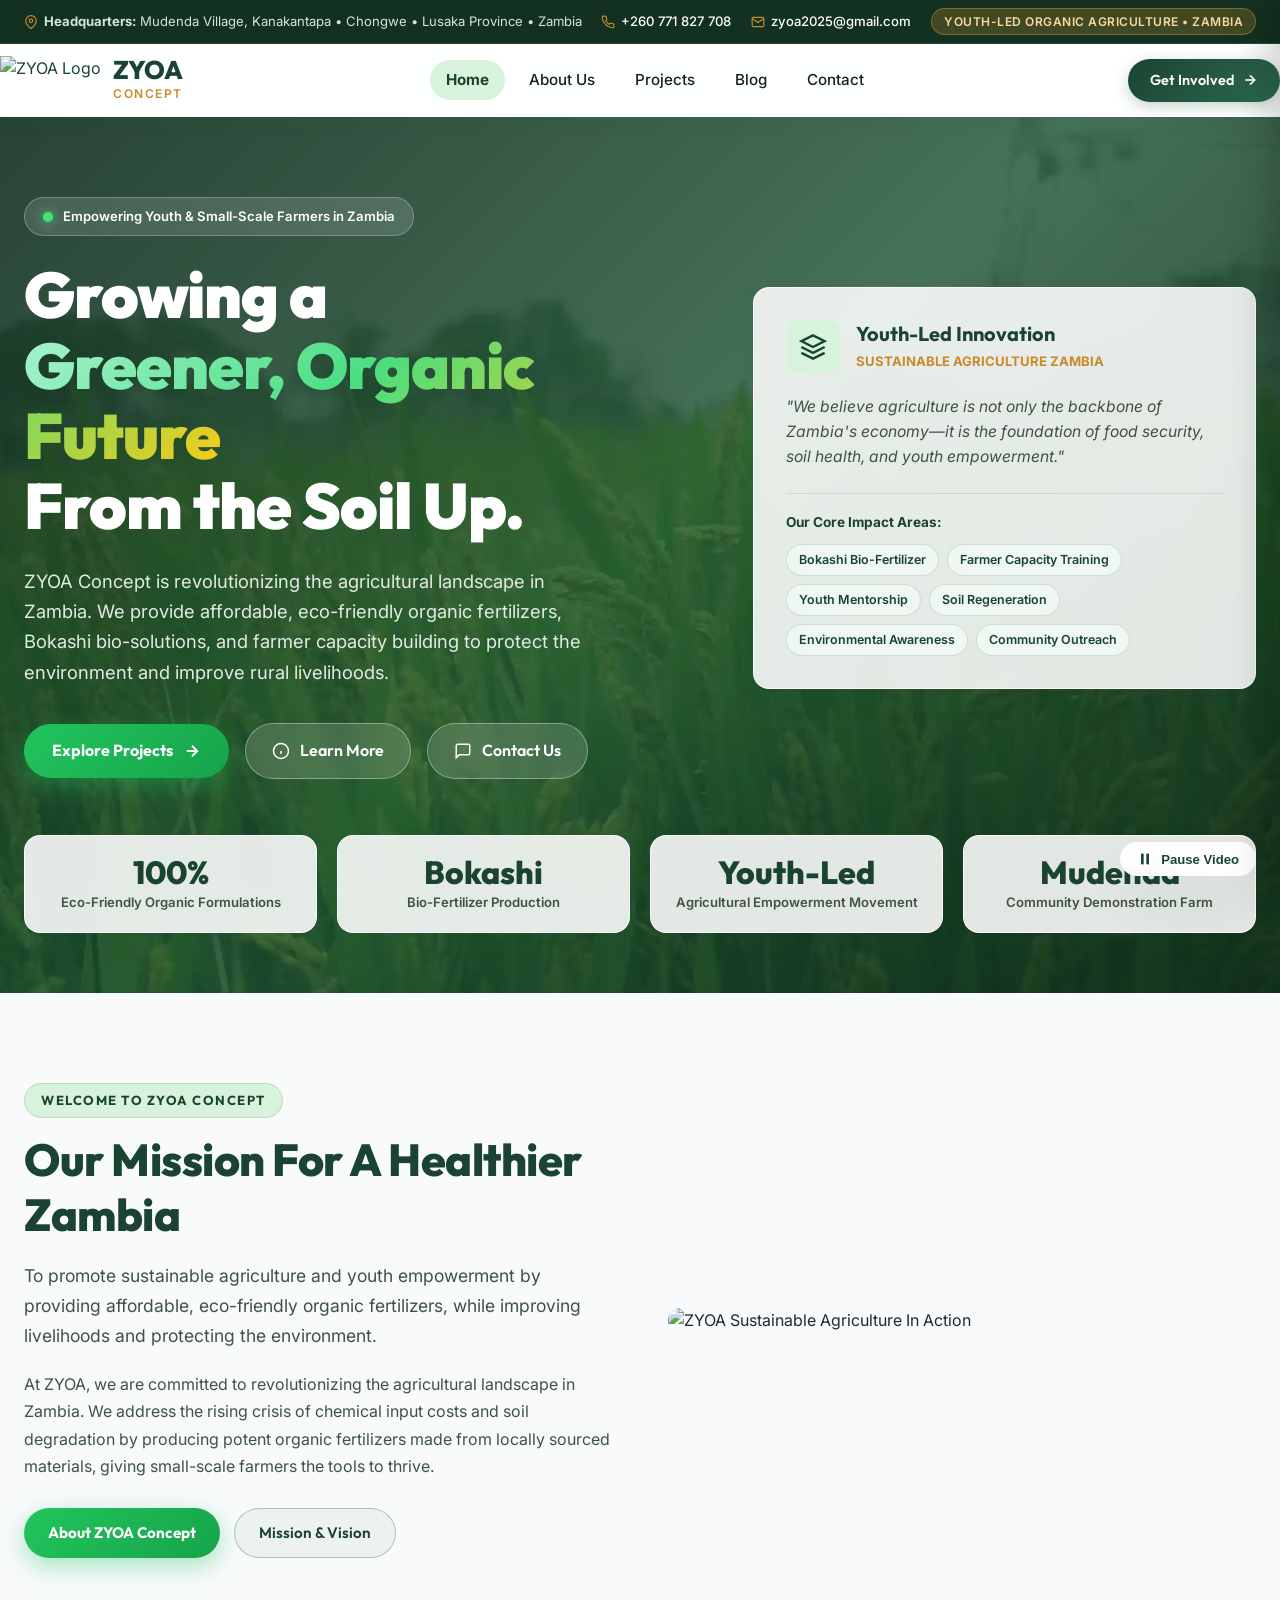
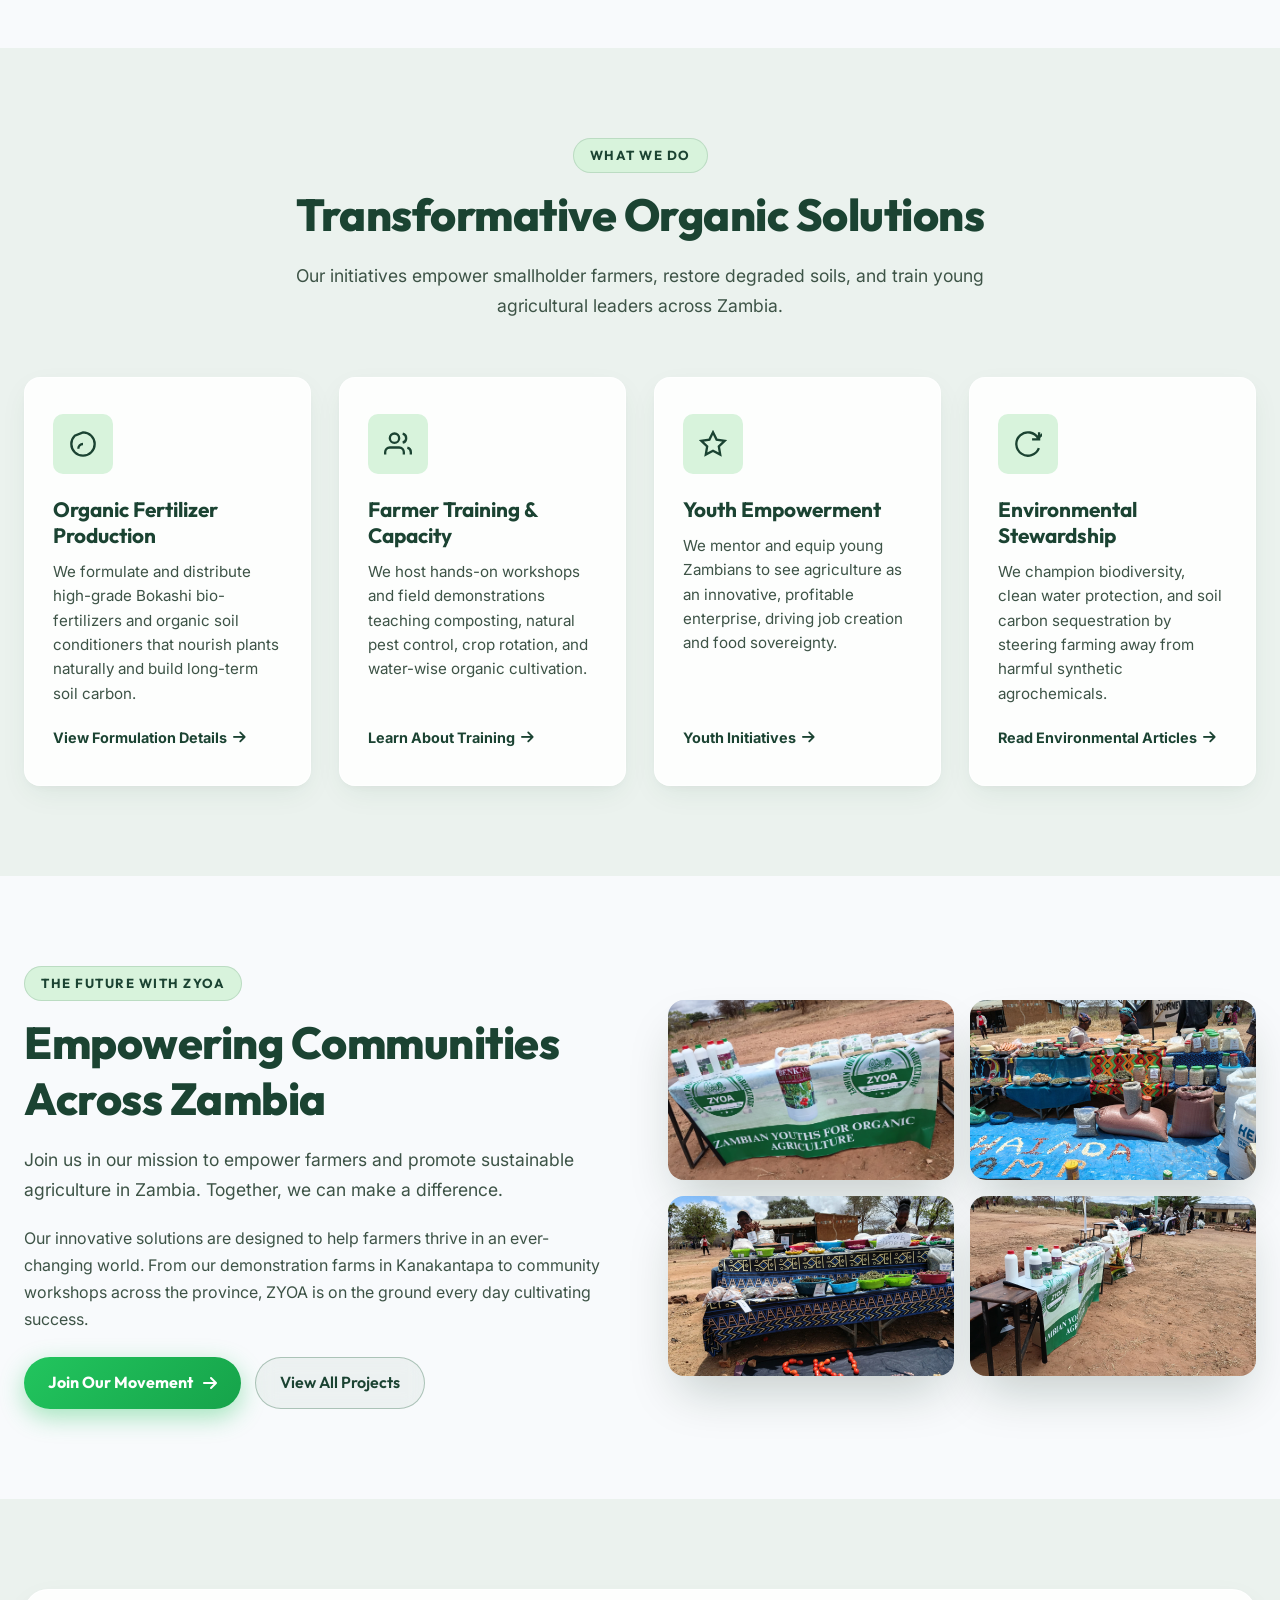
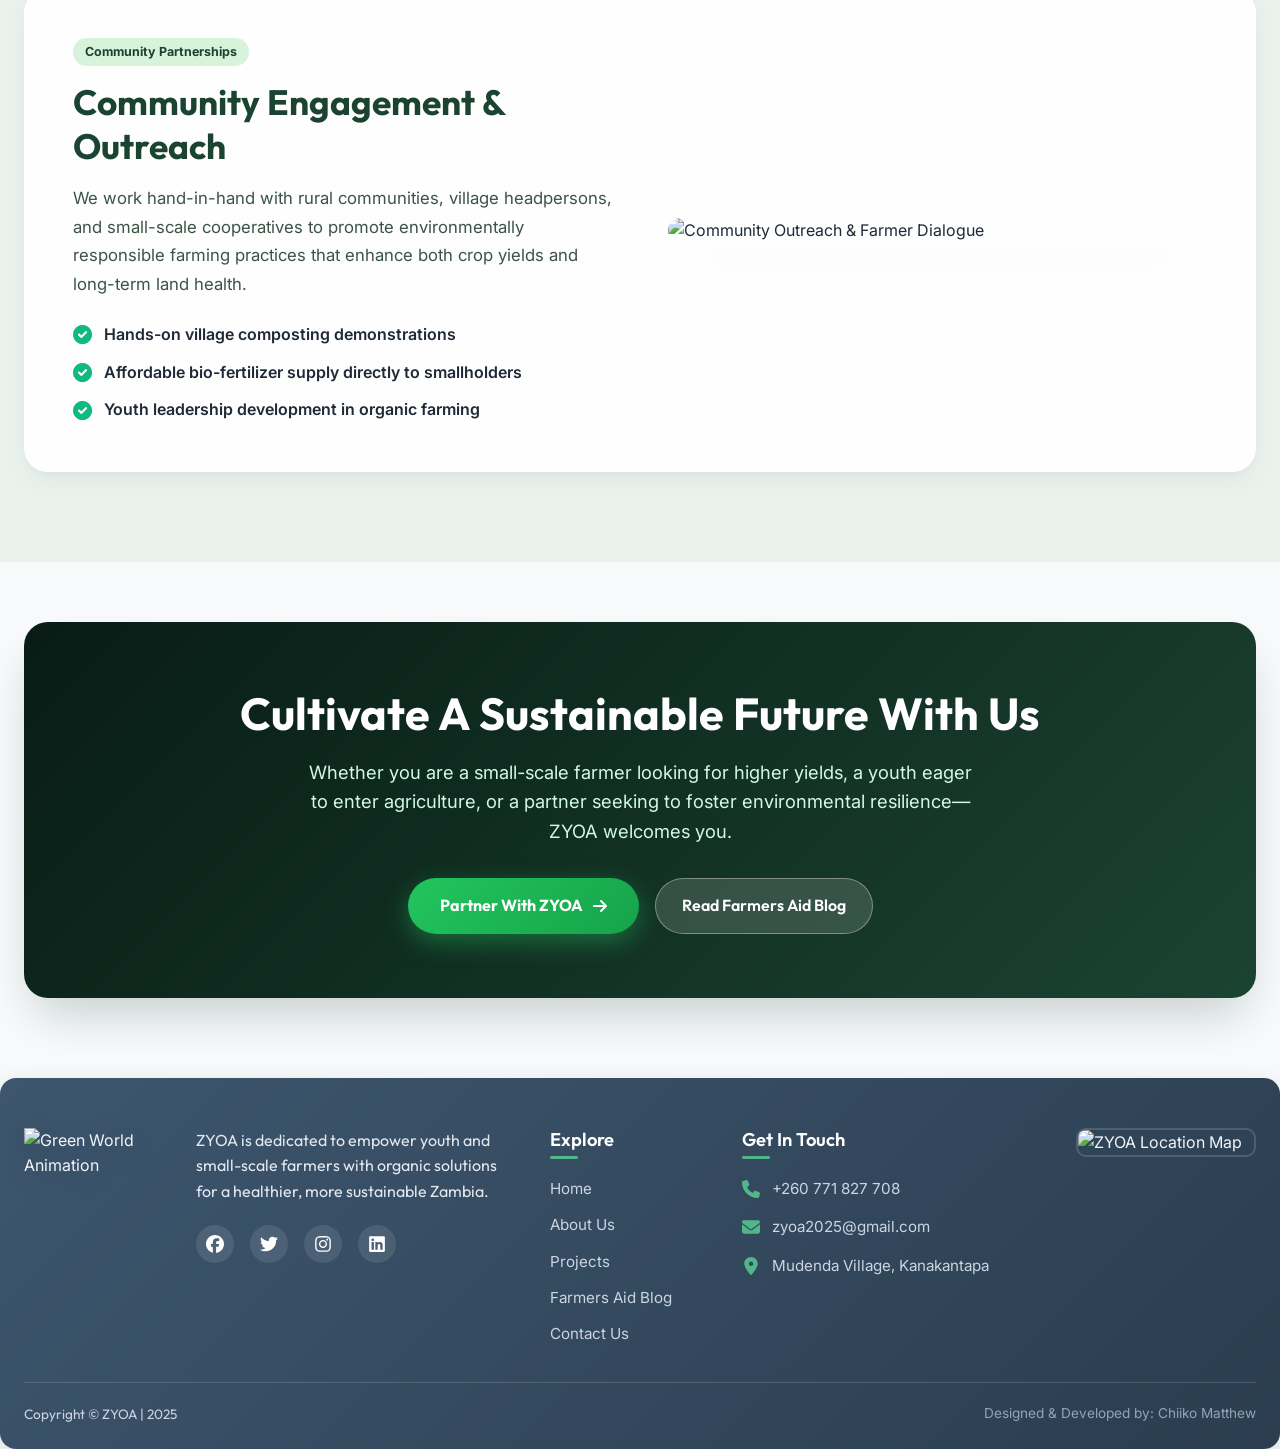
==== index.html @ ff542bc0 "feat: modernize ZYOA website with ambient hero video, Ewana-inspired design system, and responsive a" ====
<!DOCTYPE html>
<html lang="en">
<head>
  <meta charset="UTF-8" />
  <meta name="viewport" content="width=device-width, initial-scale=1.0" />
  <title>ZYOA Concept | Zambia Youth for Organic Agriculture</title>
  <meta name="description" content="ZYOA Concept is dedicated to empowering youth and small-scale farmers in Zambia with affordable, eco-friendly organic fertilizers, Bokashi bio-compost, and sustainable farming education." />
  <meta name="keywords" content="ZYOA, Zambia Youth Organic Agriculture, Bokashi Fertilizer Zambia, Organic Farming Lusaka, Sustainable Agriculture Chongwe, Kanakantapa Smallholders, Eco-Friendly Farming Zambia" />

  <!-- Favicon -->
  <link rel="icon" type="image/png" href="assets/icons/ZYOA Logo.png" />

  <!-- CSS Stylesheets -->
  <link rel="stylesheet" href="static/css/zyoa-theme.css?v=6" />
  <link rel="stylesheet" href="static/css/footer.css?v=6" />
  <link rel="stylesheet" href="global.css?v=6" />

  <!-- Font Awesome -->
  <link rel="stylesheet" href="https://cdnjs.cloudflare.com/ajax/libs/font-awesome/6.0.0/css/all.min.css" integrity="sha512-9usAa10IRO0HhonpyAIVpjrylPvoDwiPUiKdWk5t3PyolY1cOd4DSE0Ga+ri4AuTroPR5aQvXU9xC6qOPnzFeg==" crossorigin="anonymous" referrerpolicy="no-referrer" />
</head>

<body>
  <!-- Top Utility Information Bar -->
  <div class="top-utility-bar">
    <div class="container top-bar-inner">
      <div class="top-bar-left">
        <div class="top-info-item">
          <svg xmlns="http://www.w3.org/2000/svg" width="14" height="14" viewBox="0 0 24 24" fill="none" stroke="currentColor" stroke-width="2">
            <path d="M21 10c0 7-9 13-9 13s-9-6-9-13a9 9 0 0 1 18 0z"></path>
            <circle cx="12" cy="10" r="3"></circle>
          </svg>
          <span><strong>Headquarters:</strong> Mudenda Village, Kanakantapa &bull; Chongwe &bull; Lusaka Province &bull; Zambia</span>
        </div>
      </div>
      <div class="top-bar-right">
        <div class="top-info-item">
          <svg xmlns="http://www.w3.org/2000/svg" width="14" height="14" viewBox="0 0 24 24" fill="none" stroke="currentColor" stroke-width="2">
            <path d="M22 16.92v3a2 2 0 0 1-2.18 2 19.79 19.79 0 0 1-8.63-3.07 19.5 19.5 0 0 1-6-6 19.79 19.79 0 0 1-3.07-8.67A2 2 0 0 1 4.11 2h3a2 2 0 0 1 2 1.72 12.84 12.84 0 0 0 .7 2.81 2 2 0 0 1-.45 2.11L8.09 9.91a16 16 0 0 0 6 6l1.27-1.27a2 2 0 0 1 2.11-.45 12.84 12.84 0 0 0 2.81.7A2 2 0 0 1 22 16.92z"></path>
          </svg>
          <a href="tel:+260771827708">+260 771 827 708</a>
        </div>
        <div class="top-info-item">
          <svg xmlns="http://www.w3.org/2000/svg" width="14" height="14" viewBox="0 0 24 24" fill="none" stroke="currentColor" stroke-width="2">
            <path d="M4 4h16c1.1 0 2 .9 2 2v12c0 1.1-.9 2-2 2H4c-1.1 0-2-.9-2-2V6c0-1.1.9-2 2-2z"></path>
            <polyline points="22,6 12,13 2,6"></polyline>
          </svg>
          <a href="mailto:zyoa2025@gmail.com">zyoa2025@gmail.com</a>
        </div>
        <span class="top-badge-compliance">Youth-Led Organic Agriculture &bull; Zambia</span>
      </div>
    </div>
  </div>

  <!-- Main Sticky Header -->
  <header class="header-main">
    <div class="container header-inner">
      <a href="index.html" class="brand-logo-wrap" aria-label="ZYOA Home">
        <img src="assets/icons/soursop.svg" alt="ZYOA Logo" class="brand-svg-logo" />
        <div class="brand-text-block">
          <span class="brand-name">ZYOA</span>
          <span class="brand-tagline">Concept</span>
        </div>
      </a>

      <!-- Desktop Navigation -->
      <nav class="nav-desktop" aria-label="Main Navigation">
        <a href="index.html" class="nav-link active">Home</a>
        <a href="about.html" class="nav-link">About Us</a>
        <a href="projects.html" class="nav-link">Projects</a>
        <a href="blog.html" class="nav-link">Blog</a>
        <a href="contacts.html" class="nav-link">Contact</a>
      </nav>

      <div class="header-actions">
        <a href="contacts.html" class="btn-header-cta">
          <span>Get Involved</span>
          <svg xmlns="http://www.w3.org/2000/svg" width="16" height="16" viewBox="0 0 24 24" fill="none" stroke="currentColor" stroke-width="2.5">
            <line x1="5" y1="12" x2="19" y2="12"></line>
            <polyline points="12 5 19 12 12 19"></polyline>
          </svg>
        </a>
        
        <!-- Mobile Hamburger Button -->
        <button class="hamburger" aria-label="Toggle navigation menu" type="button">
          <span class="hamburger-line"></span>
          <span class="hamburger-line"></span>
          <span class="hamburger-line"></span>
        </button>
      </div>
    </div>
  </header>

  <!-- Mobile Drawer Menu & Backdrop Overlay -->
  <div class="drawer-overlay" id="drawerOverlay" aria-hidden="true"></div>
  <div class="mobile-drawer" id="mobileDrawer" aria-hidden="true">
    <div class="drawer-header">
      <div class="brand-logo-wrap">
        <img src="assets/icons/soursop.svg" alt="ZYOA Logo" style="height: 38px;" />
        <div class="brand-text-block">
          <span class="brand-name" style="font-size: 1.3rem;">ZYOA</span>
          <span class="brand-tagline">Concept</span>
        </div>
      </div>
      <button class="drawer-close" aria-label="Close menu">&times;</button>
    </div>
    <nav class="drawer-nav">
      <a href="index.html" class="active">Home</a>
      <a href="about.html">About ZYOA</a>
      <a href="projects.html">Our Projects</a>
      <a href="blog.html">Farmers Aid Blog</a>
      <a href="contacts.html">Contact Us</a>
    </nav>
    <div class="drawer-contacts">
      <p><strong>Phone:</strong> +260 771 827 708</p>
      <p><strong>Mobile:</strong> +260 977 317 239</p>
      <p><strong>Email:</strong> zyoa2025@gmail.com</p>
      <p><strong>Location:</strong> Mudenda Village, Kanakantapa, Zambia</p>
      <div style="margin-top: 16px;">
        <a href="contacts.html" class="btn-primary" style="width: 100%; justify-content: center;">Send Message</a>
      </div>
    </div>
  </div>

  <main id="main-content">
    <!-- ==========================================================================
         HERO SECTION WITH AMBIENT MAIZE FIELD VIDEO BACKGROUND
         ========================================================================== -->
    <section class="hero-section" id="hero">
      <!-- Ambient Background Video Layer (Replaces Static Hero Image) -->
      <div class="background-video-container">
        <video
          class="background-video"
          id="backgroundVideo"
          autoplay
          muted
          playsinline
          webkit-playsinline
          preload="auto"
          loop
          poster="videos/maize_field_poster.webp"
        >
          <source src="videos/maize_field.mp4" type="video/mp4" />
        </video>
      </div>
      <div class="video-overlay"></div>

      <div class="container">
        <div class="hero-grid">
          <!-- Hero Left Column -->
          <div class="hero-left">
            <div class="hero-pill-badge">
              <span class="dot-live"></span>
              <span>Empowering Youth & Small-Scale Farmers in Zambia</span>
            </div>
            
            <h1 class="hero-title">
              Growing a <br />
              <span class="gradient-text">Greener, Organic Future</span> <br />
              From the Soil Up.
            </h1>
            
            <p class="hero-subtitle">
              ZYOA Concept is revolutionizing the agricultural landscape in Zambia. We provide affordable, eco-friendly organic fertilizers, Bokashi bio-solutions, and farmer capacity building to protect the environment and improve rural livelihoods.
            </p>

            <div class="hero-cta-group">
              <a href="projects.html" class="btn-primary">
                <span>Explore Projects</span>
                <svg xmlns="http://www.w3.org/2000/svg" width="18" height="18" viewBox="0 0 24 24" fill="none" stroke="currentColor" stroke-width="2.5">
                  <line x1="5" y1="12" x2="19" y2="12"></line>
                  <polyline points="12 5 19 12 12 19"></polyline>
                </svg>
              </a>

              <a href="about.html#who-we-are" class="btn-secondary">
                <svg xmlns="http://www.w3.org/2000/svg" width="18" height="18" viewBox="0 0 24 24" fill="none" stroke="currentColor" stroke-width="2">
                  <circle cx="12" cy="12" r="10"></circle>
                  <line x1="12" y1="16" x2="12" y2="12"></line>
                  <line x1="12" y1="8" x2="12.01" y2="8"></line>
                </svg>
                <span>Learn More</span>
              </a>

              <a href="contacts.html" class="btn-secondary">
                <svg xmlns="http://www.w3.org/2000/svg" width="18" height="18" viewBox="0 0 24 24" fill="none" stroke="currentColor" stroke-width="2">
                  <path d="M21 15a2 2 0 0 1-2 2H7l-4 4V5a2 2 0 0 1 2-2h14a2 2 0 0 1 2 2z"></path>
                </svg>
                <span>Contact Us</span>
              </a>
            </div>
          </div>

          <!-- Hero Right: Interactive Floating Glass Card -->
          <div class="hero-right">
            <div class="hero-feature-card glass-card">
              <div class="feature-card-header">
                <div class="feature-avatar-icon">
                  <svg xmlns="http://www.w3.org/2000/svg" viewBox="0 0 24 24" fill="none" stroke="currentColor" stroke-width="2">
                    <path d="M12 2L2 7l10 5 10-5-10-5zM2 17l10 5 10-5M2 12l10 5 10-5"></path>
                  </svg>
                </div>
                <div>
                  <h3 style="font-size: 1.25rem; color: var(--color-primary); margin-bottom: 2px;">Youth-Led Innovation</h3>
                  <span style="font-size: 0.82rem; color: var(--color-accent-gold); font-weight: 700; text-transform: uppercase;">Sustainable Agriculture Zambia</span>
                </div>
              </div>

              <p class="feature-card-quote">
                "We believe agriculture is not only the backbone of Zambia's economy—it is the foundation of food security, soil health, and youth empowerment."
              </p>

              <div style="border-top: 1px solid var(--glass-border-subtle); padding-top: 18px;">
                <p style="font-size: 0.85rem; font-weight: 700; color: var(--color-primary); margin-bottom: 10px;">Our Core Impact Areas:</p>
                <div class="hero-quick-tags">
                  <span class="quick-tag">Bokashi Bio-Fertilizer</span>
                  <span class="quick-tag">Farmer Capacity Training</span>
                  <span class="quick-tag">Youth Mentorship</span>
                  <span class="quick-tag">Soil Regeneration</span>
                  <span class="quick-tag">Environmental Awareness</span>
                  <span class="quick-tag">Community Outreach</span>
                </div>
              </div>
            </div>
          </div>
        </div>

        <!-- Live Impact Metrics Strip -->
        <div class="hero-metrics-strip">
          <div class="metric-pill-card glass-card">
            <div class="metric-number">100%</div>
            <div class="metric-label">Eco-Friendly Organic Formulations</div>
          </div>
          <div class="metric-pill-card glass-card">
            <div class="metric-number">Bokashi</div>
            <div class="metric-label">Bio-Fertilizer Production</div>
          </div>
          <div class="metric-pill-card glass-card">
            <div class="metric-number">Youth-Led</div>
            <div class="metric-label">Agricultural Empowerment Movement</div>
          </div>
          <div class="metric-pill-card glass-card">
            <div class="metric-number">Mudenda</div>
            <div class="metric-label">Community Demonstration Farm</div>
          </div>
        </div>
      </div>
    </section>

    <!-- Ambient Video Controls Floating Widget -->
    <div class="ambient-controls">
      <button class="btn-ambient-control" id="videoTogglePlay" title="Pause background video">
        <svg xmlns="http://www.w3.org/2000/svg" width="16" height="16" viewBox="0 0 24 24" fill="currentColor">
          <rect x="6" y="4" width="4" height="16"/>
          <rect x="14" y="4" width="4" height="16"/>
        </svg>
        <span>Pause Video</span>
      </button>
    </div>

    <!-- ==========================================================================
         SECTION 2: MISSION & VISION OVERVIEW
         ========================================================================== -->
    <section class="section-block" id="mission-section">
      <div class="container">
        <div class="split-grid-2">
          <div>
            <span class="section-badge-pill">Welcome to ZYOA Concept</span>
            <h2 class="section-heading-title">Our Mission For A Healthier Zambia</h2>
            <p class="section-lead-text" style="margin-bottom: 20px;">
              To promote sustainable agriculture and youth empowerment by providing affordable, eco-friendly organic fertilizers, while improving livelihoods and protecting the environment.
            </p>
            <p style="margin-bottom: 28px; line-height: 1.7;">
              At ZYOA, we are committed to revolutionizing the agricultural landscape in Zambia. We address the rising crisis of chemical input costs and soil degradation by producing potent organic fertilizers made from locally sourced materials, giving small-scale farmers the tools to thrive.
            </p>
            <div style="display: flex; gap: 14px; flex-wrap: wrap;">
              <a href="about.html" class="btn-primary" style="padding: 12px 24px; font-size: 0.95rem;">
                About ZYOA Concept
              </a>
              <a href="about.html#mission-vision" class="btn-secondary" style="padding: 12px 24px; font-size: 0.95rem; color: var(--color-primary) !important; border-color: rgba(21, 87, 52, 0.3); background: rgba(21, 87, 52, 0.05);">
                Mission &amp; Vision
              </a>
            </div>
          </div>

          <div class="split-image-wrap">
            <img src="assets/images/a.webp" alt="ZYOA Sustainable Agriculture In Action" loading="lazy" />
          </div>
        </div>
      </div>
    </section>

    <!-- ==========================================================================
         SECTION 3: WHAT WE DO (CORE SOLUTIONS)
         ========================================================================== -->
    <section class="section-block alt-bg" id="what-we-do">
      <div class="container">
        <div class="section-header-center">
          <span class="section-badge-pill">What We Do</span>
          <h2 class="section-heading-title">Transformative Organic Solutions</h2>
          <p class="section-lead-text">
            Our initiatives empower smallholder farmers, restore degraded soils, and train young agricultural leaders across Zambia.
          </p>
        </div>

        <div class="cards-grid-4">
          <!-- Card 1: Organic Fertilizers -->
          <div class="glass-card feature-service-card">
            <div class="service-icon-wrap">
              <svg xmlns="http://www.w3.org/2000/svg" viewBox="0 0 24 24" fill="none" stroke="currentColor" stroke-width="2">
                <path d="M12 2a10 10 0 0 1 10 10c0 5.52-4.48 10-10 10S2 17.52 2 12c0-2.76 1.12-5.26 2.93-7.07L12 2z"></path>
                <path d="M12 12a4 4 0 0 0-4 4"></path>
              </svg>
            </div>
            <h3>Organic Fertilizer Production</h3>
            <p>
              We formulate and distribute high-grade Bokashi bio-fertilizers and organic soil conditioners that nourish plants naturally and build long-term soil carbon.
            </p>
            <a href="projects.html" class="feature-card-link">
              <span>View Formulation Details</span>
              <i class="fas fa-arrow-right"></i>
            </a>
          </div>

          <!-- Card 2: Farmer Training -->
          <div class="glass-card feature-service-card">
            <div class="service-icon-wrap">
              <svg xmlns="http://www.w3.org/2000/svg" viewBox="0 0 24 24" fill="none" stroke="currentColor" stroke-width="2">
                <path d="M17 21v-2a4 4 0 0 0-4-4H5a4 4 0 0 0-4 4v2"></path>
                <circle cx="9" cy="7" r="4"></circle>
                <path d="M23 21v-2a4 4 0 0 0-3-3.87"></path>
                <path d="M16 3.13a4 4 0 0 1 0 7.75"></path>
              </svg>
            </div>
            <h3>Farmer Training &amp; Capacity</h3>
            <p>
              We host hands-on workshops and field demonstrations teaching composting, natural pest control, crop rotation, and water-wise organic cultivation.
            </p>
            <a href="about.html#what-we-do" class="feature-card-link">
              <span>Learn About Training</span>
              <i class="fas fa-arrow-right"></i>
            </a>
          </div>

          <!-- Card 3: Youth Empowerment -->
          <div class="glass-card feature-service-card">
            <div class="service-icon-wrap">
              <svg xmlns="http://www.w3.org/2000/svg" viewBox="0 0 24 24" fill="none" stroke="currentColor" stroke-width="2">
                <polygon points="12 2 15.09 8.26 22 9.27 17 14.14 18.18 21.02 12 17.77 5.82 21.02 7 14.14 2 9.27 8.91 8.26 12 2"></polygon>
              </svg>
            </div>
            <h3>Youth Empowerment</h3>
            <p>
              We mentor and equip young Zambians to see agriculture as an innovative, profitable enterprise, driving job creation and food sovereignty.
            </p>
            <a href="about.html#who-we-are" class="feature-card-link">
              <span>Youth Initiatives</span>
              <i class="fas fa-arrow-right"></i>
            </a>
          </div>

          <!-- Card 4: Environmental Awareness -->
          <div class="glass-card feature-service-card">
            <div class="service-icon-wrap">
              <svg xmlns="http://www.w3.org/2000/svg" viewBox="0 0 24 24" fill="none" stroke="currentColor" stroke-width="2">
                <path d="M21.5 2v6h-6M21.34 15.57a10 10 0 1 1-.57-8.38l5.67-5.67"></path>
              </svg>
            </div>
            <h3>Environmental Stewardship</h3>
            <p>
              We champion biodiversity, clean water protection, and soil carbon sequestration by steering farming away from harmful synthetic agrochemicals.
            </p>
            <a href="blog.html" class="feature-card-link">
              <span>Read Environmental Articles</span>
              <i class="fas fa-arrow-right"></i>
            </a>
          </div>
        </div>
      </div>
    </section>

    <!-- ==========================================================================
         SECTION 4: THE FUTURE WITH ZYOA & FIELDWORK SHOWCASE
         ========================================================================== -->
    <section class="section-block" id="projects-highlight">
      <div class="container">
        <div class="split-grid-2">
          <div>
            <span class="section-badge-pill">The Future With ZYOA</span>
            <h2 class="section-heading-title">Empowering Communities Across Zambia</h2>
            <p class="section-lead-text" style="margin-bottom: 20px;">
              Join us in our mission to empower farmers and promote sustainable agriculture in Zambia. Together, we can make a difference.
            </p>
            <p style="margin-bottom: 24px; line-height: 1.7;">
              Our innovative solutions are designed to help farmers thrive in an ever-changing world. From our demonstration farms in Kanakantapa to community workshops across the province, ZYOA is on the ground every day cultivating success.
            </p>
            <div style="display: flex; gap: 14px; flex-wrap: wrap;">
              <a href="contacts.html" class="btn-primary" style="padding: 12px 24px;">
                <span>Join Our Movement</span>
                <i class="fas fa-arrow-right"></i>
              </a>
              <a href="projects.html" class="btn-secondary" style="padding: 12px 24px; color: var(--color-primary) !important; border-color: rgba(21, 87, 52, 0.3); background: rgba(21, 87, 52, 0.05);">
                View All Projects
              </a>
            </div>
          </div>

          <!-- Real Fieldwork Visual Grid with Authentic ZYOA Operations -->
          <div style="display: grid; grid-template-columns: repeat(2, 1fr); gap: 16px;">
            <div class="split-image-wrap" style="height: 180px;">
              <img src="assets/IMG-20261003-WA0013.jpg" alt="ZYOA Benkaol Biofertilizer Exhibition &amp; Products" style="height: 100%; object-fit: cover;" loading="lazy" />
            </div>
            <div class="split-image-wrap" style="height: 180px;">
              <img src="assets/IMG-20261003-WA0014.jpg" alt="Indigenous Seed Bank &amp; Biodiversity Fair" style="height: 100%; object-fit: cover;" loading="lazy" />
            </div>
            <div class="split-image-wrap" style="height: 180px;">
              <img src="assets/IMG-20261003-WA0015.jpg" alt="Chongwe Community Farmer Outreach" style="height: 100%; object-fit: cover;" loading="lazy" />
            </div>
            <div class="split-image-wrap" style="height: 180px;">
              <img src="assets/IMG-20261003-WA0020.jpg" alt="Field Demonstration &amp; Bio-Input Workshop" style="height: 100%; object-fit: cover;" loading="lazy" />
            </div>
          </div>
        </div>
      </div>
    </section>

    <!-- ==========================================================================
         SECTION 5: COMMUNITY ENGAGEMENT & OUTREACH
         ========================================================================== -->
    <section class="section-block alt-bg">
      <div class="container">
        <div class="glass-card" style="padding: 48px; border-radius: var(--radius-xl); overflow: hidden; position: relative;">
          <div class="split-grid-2">
            <div>
              <span class="badge-tag">Community Partnerships</span>
              <h2 style="font-size: 2.2rem; margin-bottom: 16px;">Community Engagement &amp; Outreach</h2>
              <p style="font-size: 1.05rem; line-height: 1.7; margin-bottom: 24px;">
                We work hand-in-hand with rural communities, village headpersons, and small-scale cooperatives to promote environmentally responsible farming practices that enhance both crop yields and long-term land health.
              </p>
              <div style="display: flex; flex-direction: column; gap: 12px;">
                <div style="display: flex; align-items: center; gap: 12px;">
                  <i class="fas fa-check-circle" style="color: var(--color-accent-emerald); font-size: 1.2rem;"></i>
                  <span style="font-weight: 600;">Hands-on village composting demonstrations</span>
                </div>
                <div style="display: flex; align-items: center; gap: 12px;">
                  <i class="fas fa-check-circle" style="color: var(--color-accent-emerald); font-size: 1.2rem;"></i>
                  <span style="font-weight: 600;">Affordable bio-fertilizer supply directly to smallholders</span>
                </div>
                <div style="display: flex; align-items: center; gap: 12px;">
                  <i class="fas fa-check-circle" style="color: var(--color-accent-emerald); font-size: 1.2rem;"></i>
                  <span style="font-weight: 600;">Youth leadership development in organic farming</span>
                </div>
              </div>
            </div>

            <div class="split-image-wrap">
              <img src="assets/images/engagement.jpg" alt="Community Outreach &amp; Farmer Dialogue" loading="lazy" />
            </div>
          </div>
        </div>
      </div>
    </section>

    <!-- ==========================================================================
         CALLOUT BANNER: JOIN THE MOVEMENT
         ========================================================================== -->
    <div class="container">
      <div class="callout-banner">
        <h2>Cultivate A Sustainable Future With Us</h2>
        <p>
          Whether you are a small-scale farmer looking for higher yields, a youth eager to enter agriculture, or a partner seeking to foster environmental resilience—ZYOA welcomes you.
        </p>
        <div style="display: flex; justify-content: center; gap: 16px; flex-wrap: wrap;">
          <a href="contacts.html" class="btn-primary" style="padding: 14px 32px;">
            <span>Partner With ZYOA</span>
            <i class="fas fa-arrow-right"></i>
          </a>
          <a href="blog.html" class="btn-secondary">
            <span>Read Farmers Aid Blog</span>
          </a>
        </div>
      </div>
    </div>
  </main>

  <!-- ==========================================================================
       RESPONSIVE FOOTER
       ========================================================================== -->
  <footer class="zyoa-footer">
    <div class="Zyoa-footer-container">
      <img class="green-world-svg" src="assets/icons/green.gif" alt="Green World Animation" />

      <div class="zyoa-footer-content-container">
        <!-- Mission & Socials -->
        <div class="footer-social-icons-container">
          <h3>ZYOA is dedicated to empower youth and small-scale farmers with organic solutions for a healthier, more sustainable Zambia.</h3>  
          <div class="footer-social-icons">
            <a href="https://facebook.com" target="_blank" rel="noopener noreferrer" aria-label="ZYOA Facebook">
              <svg xmlns="http://www.w3.org/2000/svg" viewBox="0 0 512 512"><path d="M512 256C512 114.6 397.4 0 256 0S0 114.6 0 256C0 376 82.7 476.8 194.2 504.5V334.2H141.4V256h52.8V222.3c0-87.1 39.4-127.5 125-127.5c16.2 0 44.2 3.2 55.7 6.4V172c-6-.6-16.5-1-29.6-1c-42 0-58.2 15.9-58.2 57.2V256h83.6l-14.4 78.2H287V510.1C413.8 494.8 512 386.9 512 256h0z"/></svg>                  
            </a>
            <a href="https://twitter.com" target="_blank" rel="noopener noreferrer" aria-label="ZYOA Twitter">
              <svg xmlns="http://www.w3.org/2000/svg" viewBox="0 0 512 512"><path d="M459.4 151.7c.3 4.5 .3 9.1 .3 13.6 0 138.7-105.6 298.6-298.6 298.6-59.5 0-114.7-17.2-161.1-47.1 8.4 1 16.6 1.3 25.3 1.3 49.1 0 94.2-16.6 130.3-44.8-46.1-1-84.8-31.2-98.1-72.8 6.5 1 13 1.6 19.8 1.6 9.4 0 18.8-1.3 27.6-3.6-48.1-9.7-84.1-52-84.1-103v-1.3c14 7.8 30.2 12.7 47.4 13.3-28.3-18.8-46.8-51-46.8-87.4 0-19.5 5.2-37.4 14.3-53 51.7 63.7 129.3 105.3 216.4 109.8-1.6-7.8-2.6-15.9-2.6-24 0-57.8 46.8-104.9 104.9-104.9 30.2 0 57.5 12.7 76.7 33.1 23.7-4.5 46.5-13.3 66.6-25.3-7.8 24.4-24.4 44.8-46.1 57.8 21.1-2.3 41.6-8.1 60.4-16.2-14.3 20.8-32.2 39.3-52.6 54.3z"/></svg>
            </a>
            <a href="https://instagram.com" target="_blank" rel="noopener noreferrer" aria-label="ZYOA Instagram">
              <svg xmlns="http://www.w3.org/2000/svg" viewBox="0 0 448 512"><path d="M224.1 141c-63.6 0-114.9 51.3-114.9 114.9s51.3 114.9 114.9 114.9S339 319.5 339 255.9 287.7 141 224.1 141zm0 189.6c-41.1 0-74.7-33.5-74.7-74.7s33.5-74.7 74.7-74.7 74.7 33.5 74.7 74.7-33.6 74.7-74.7 74.7zm146.4-194.3c0 14.9-12 26.8-26.8 26.8-14.9 0-26.8-12-26.8-26.8s12-26.8 26.8-26.8 26.8 12 26.8 26.8zm76.1 27.2c-1.7-35.9-9.9-67.7-36.2-93.9-26.2-26.2-58-34.4-93.9-36.2-37-2.1-147.9-2.1-184.9 0-35.8 1.7-67.6 9.9-93.9 36.1s-34.4 58-36.2 93.9c-2.1 37-2.1 147.9 0 184.9 1.7 35.9 9.9 67.7 36.2 93.9s58 34.4 93.9 36.2c37 2.1 147.9 2.1 184.9 0 35.9-1.7 67.7-9.9 93.9-36.2 26.2-26.2 34.4-58 36.2-93.9 2.1-37 2.1-147.8 0-184.8zM398.8 388c-7.8 19.6-22.9 34.7-42.6 42.6-29.5 11.7-99.5 9-132.1 9s-102.7 2.6-132.1-9c-19.6-7.8-34.7-22.9-42.6-42.6-11.7-29.5-9-99.5-9-132.1s-2.6-102.7 9-132.1c7.8-19.6 22.9-34.7 42.6-42.6 29.5-11.7 99.5-9 132.1-9s102.7-2.6 132.1 9c19.6 7.8 34.7 22.9 42.6 42.6 11.7 29.5 9 99.5 9 132.1s2.7 102.7-9 132.1z"/></svg>
            </a>
            <a href="https://linkedin.com" target="_blank" rel="noopener noreferrer" aria-label="ZYOA LinkedIn">
              <svg xmlns="http://www.w3.org/2000/svg" viewBox="0 0 448 512"><path d="M416 32H31.9C14.3 32 0 46.5 0 64.3v383.4C0 465.5 14.3 480 31.9 480H416c17.6 0 32-14.5 32-32.3V64.3c0-17.8-14.4-32.3-32-32.3zM135.4 416H69V202.2h66.5V416zm-33.2-243c-21.3 0-38.5-17.3-38.5-38.5S80.9 96 102.2 96c21.2 0 38.5 17.3 38.5 38.5 0 21.3-17.2 38.5-38.5 38.5zm282.1 243h-66.4V312c0-24.8-.5-56.7-34.5-56.7-34.6 0-39.9 27-39.9 54.9V416h-66.4V202.2h63.7v29.2h.9c8.9-16.8 30.6-34.5 62.9-34.5 67.2 0 79.7 44.3 79.7 101.9V416z"/></svg>                  
            </a>
          </div>
        </div>

        <!-- Explore Links -->
        <div class="explore-container">
          <h3>Explore</h3>
          <div class="explore-links">
            <a href="index.html">Home</a>
            <a href="about.html">About Us</a>
            <a href="projects.html">Projects</a>
            <a href="blog.html">Farmers Aid Blog</a>
            <a href="contacts.html">Contact Us</a>
          </div>
        </div>

        <!-- Contact Information -->
        <div class="footer-get-in-touch-container">
          <h3>Get In Touch</h3>
          <div class="contact-address">
            <div class="contact-plus-address">
              <svg xmlns="http://www.w3.org/2000/svg" viewBox="0 0 512 512"><path d="M164.9 24.6c-7.7-18.6-28-28.5-47.4-23.2l-88 24C12.1 30.2 0 46 0 64C0 311.4 200.6 512 448 512c18 0 33.8-12.1 38.6-29.5l24-88c5.3-19.4-4.6-39.7-23.2-47.4l-96-40c-16.3-6.8-35.2-2.1-46.3 11.6L304.7 368C234.3 334.7 177.3 277.7 144 207.3L193.3 167c13.7-11.2 18.4-30 11.6-46.3l-40-96z"/></svg>                                             
              <a href="tel:+260771827708">+260 771 827 708</a>
            </div>
            <div class="contact-plus-address">
              <svg xmlns="http://www.w3.org/2000/svg" viewBox="0 0 512 512"><path d="M48 64C21.5 64 0 85.5 0 112c0 15.1 7.1 29.3 19.2 38.4L236.8 313.6c11.4 8.5 27 8.5 38.4 0L492.8 150.4c12.1-9.1 19.2-23.3 19.2-38.4c0-26.5-21.5-48-48-48L48 64zM0 176L0 384c0 35.3 28.7 64 64 64l384 0c35.3 0 64-28.7 64-64l0-208L294.4 339.2c-22.8 17.1-54 17.1-76.8 0L0 176z"/></svg>          
              <a href="mailto:zyoa2025@gmail.com">zyoa2025@gmail.com</a>
            </div>
            <div class="location-foot">
              <svg xmlns="http://www.w3.org/2000/svg" viewBox="0 0 384 512"><path d="M215.7 499.2C267 435 384 279.4 384 192C384 86 298 0 192 0S0 86 0 192c0 87.4 117 243 168.3 307.2c12.3 15.3 35.1 15.3 47.4 0zM192 128a64 64 0 1 1 0 128 64 64 0 1 1 0-128z"/></svg>              
              <a href="https://maps.google.com/?q=Mudenda+Village+Kanakantapa+Zambia" target="_blank" rel="noopener noreferrer">Mudenda Village, Kanakantapa</a>
            </div>
          </div>
        </div>

        <!-- Location Map Thumbnail -->
        <div class="footer-map">
          <img src="assets/images/map.webp" alt="ZYOA Location Map" loading="lazy" />
        </div>
      </div>
    </div>

    <hr class="footer-divider" />
   
    <div class="bottom-copy">
      <h6>Copyright &copy; ZYOA | 2025</h6>
      <a href="#" class="develop-by">Designed &amp; Developed by: Chiiko Matthew</a>
    </div>
  </footer>

  <!-- Google tag (gtag.js) -->
  <script async src="https://www.googletagmanager.com/gtag/js?id=G-D9HJB6NCC0"></script>
  <script>
    window.dataLayer = window.dataLayer || [];
    function gtag(){dataLayer.push(arguments);}
    gtag('js', new Date());
    gtag('config', 'G-D9HJB6NCC0');
  </script>

  <!-- Ambient Video & UI Script (Non-blocking & Zero-Glitch) -->
  <script src="static/js/ambient-video.js"></script>
</body>
</html>
---- static/css/zyoa-theme.css ----
/* ==========================================================================
   ZYOA CONCEPT - ZAMBIA YOUTH FOR ORGANIC AGRICULTURE
   Master Theme & Design System (zyoa-theme.css)
   Inspired by modern eco-environmental design with ambient video & glassmorphism
   ========================================================================== */

/* --- Google Fonts --- */
@import url('https://fonts.googleapis.com/css2?family=Inter:wght@300;400;500;600;700&family=Outfit:wght@400;500;600;700;800;900&display=swap');

:root {
  /* Core Organic Agriculture Palette */
  --color-primary: #155734;          /* Deep Zambian Forest Green */
  --color-primary-dark: #0a2918;     /* Ultra Deep Forest */
  --color-primary-light: #207a4a;    /* Medium Forest Green */
  --color-accent-green: #2da44e;     /* Vibrant Emerald Leaf */
  --color-accent-emerald: #10b981;   /* Fresh Shoot Green */
  --color-accent-gold: #c98a2c;      /* Warm Harvest / Copper Gold */
  --color-gold-hover: #df9b35;       /* Light Harvest Gold */
  --color-accent-soft: #e8f5e9;      /* Soft Organic Tint */
  --color-earth: #7a4e25;            /* Rich Soil Brown */

  /* Text Colors */
  --text-main: #13241b;              /* Dark Charcoal Green */
  --text-muted: #3d5346;             /* Forest Gray */
  --text-light: #647b6f;             /* Subtle Meta Text */
  --text-white: #ffffff;

  /* Glassmorphic Surfaces */
  --glass-bg: rgba(255, 255, 255, 0.88);
  --glass-bg-subtle: rgba(255, 255, 255, 0.72);
  --glass-bg-solid: rgba(255, 255, 255, 0.95);
  --glass-border: rgba(255, 255, 255, 0.85);
  --glass-border-subtle: rgba(21, 87, 52, 0.12);

  /* Elevation Shadows */
  --glass-shadow: 0 10px 30px -5px rgba(21, 87, 52, 0.08), 0 4px 10px -2px rgba(0, 0, 0, 0.04);
  --glass-shadow-hover: 0 20px 35px -8px rgba(21, 87, 52, 0.16), 0 8px 15px -3px rgba(0, 0, 0, 0.06);
  --glass-shadow-floating: 0 25px 50px -12px rgba(10, 41, 24, 0.22);

  /* Radii */
  --radius-sm: 8px;
  --radius-md: 14px;
  --radius-lg: 20px;
  --radius-pill: 9999px;

  /* Transitions */
  --transition-fast: 0.2s ease;
  --transition-normal: 0.35s cubic-bezier(0.16, 1, 0.3, 1);
}

/* --- Global Reset & Base Setup --- */
*, *::before, *::after {
  box-sizing: border-box;
  margin: 0;
  padding: 0;
}

html {
  scroll-behavior: smooth;
  font-size: 16px;
}

body {
  font-family: 'Inter', -apple-system, BlinkMacSystemFont, 'Segoe UI', Roboto, sans-serif;
  color: var(--text-main);
  background-color: #f4f7f5;
  line-height: 1.6;
  overflow-x: hidden;
  position: relative;
  min-height: 100vh;
  -webkit-font-smoothing: antialiased;
}

body.no-scroll {
  overflow: hidden;
}

h1, h2, h3, h4, h5, h6 {
  font-family: 'Outfit', sans-serif;
  color: var(--color-primary);
  font-weight: 700;
  line-height: 1.25;
}

p {
  color: var(--text-muted);
}

a {
  color: var(--color-primary);
  text-decoration: none;
  transition: all var(--transition-fast);
}

img {
  max-width: 100%;
  height: auto;
  display: block;
}

.container {
  width: 100%;
  max-width: 1280px;
  margin: 0 auto;
  padding: 0 24px;
}

/* ==========================================================================
   Ambient Video Background Layer (Hardware Accelerated & Zero-Glitch)
   ========================================================================== */

.background-video-container {
  position: absolute;
  top: 0;
  left: 0;
  width: 100%;
  height: 100%;
  overflow: hidden;
  z-index: 1;
  pointer-events: none;
  background: var(--color-primary-dark) url('../../videos/maize_field_poster.webp') center/cover no-repeat;
}

.background-video {
  width: 100%;
  height: 100%;
  object-fit: cover;
  transform: translate3d(0, 0, 0); /* Force GPU acceleration */
  will-change: transform;
}

.video-overlay {
  position: absolute;
  top: 0;
  left: 0;
  width: 100%;
  height: 100%;
  background: linear-gradient(
    135deg, 
    rgba(10, 41, 24, 0.88) 0%, 
    rgba(19, 74, 43, 0.78) 50%,
    rgba(10, 41, 24, 0.92) 100%
  );
  z-index: 2;
  pointer-events: none;
}

/* Ambient Video Floating Control Pill */
.ambient-controls {
  position: fixed;
  bottom: 24px;
  right: 24px;
  z-index: 99;
  display: flex;
  gap: 10px;
}

.btn-ambient-control {
  display: inline-flex;
  align-items: center;
  gap: 8px;
  background: var(--glass-bg-solid);
  color: var(--color-primary);
  border: 1px solid var(--glass-border);
  padding: 8px 16px;
  border-radius: var(--radius-pill);
  font-size: 0.82rem;
  font-weight: 600;
  cursor: pointer;
  box-shadow: var(--glass-shadow-floating);
  backdrop-filter: blur(12px);
  -webkit-backdrop-filter: blur(12px);
  transition: all var(--transition-fast);
}

.btn-ambient-control:hover {
  background: #ffffff;
  color: var(--color-accent-gold);
  transform: translateY(-2px);
  box-shadow: var(--glass-shadow-hover);
}

/* ==========================================================================
   Top Utility Bar & Sticky Glass Navigation Header
   ========================================================================== */

.top-utility-bar {
  background: rgba(10, 41, 24, 0.96);
  color: #e2ece5;
  font-size: 0.82rem;
  padding: 8px 0;
  position: relative;
  z-index: 101;
  border-bottom: 1px solid rgba(255, 255, 255, 0.1);
}

.top-bar-inner {
  display: flex;
  justify-content: space-between;
  align-items: center;
  flex-wrap: wrap;
  gap: 12px;
}

.top-bar-left, .top-bar-right {
  display: flex;
  align-items: center;
  gap: 20px;
  flex-wrap: wrap;
}

.top-info-item {
  display: flex;
  align-items: center;
  gap: 6px;
  color: #d3e6db;
}

.top-info-item svg {
  color: var(--color-accent-gold);
  width: 14px;
  height: 14px;
}

.top-info-item a {
  color: #ffffff;
  font-weight: 500;
}

.top-info-item a:hover {
  color: var(--color-accent-gold);
}

.top-badge-compliance {
  background: rgba(201, 138, 44, 0.25);
  border: 1px solid rgba(201, 138, 44, 0.5);
  color: #f8d89c;
  padding: 3px 12px;
  border-radius: var(--radius-pill);
  font-size: 0.75rem;
  font-weight: 600;
  text-transform: uppercase;
  letter-spacing: 0.5px;
}

/* Main Sticky Navigation Header */
.header-main {
  position: sticky;
  top: 0;
  width: 100%;
  z-index: 100;
  background: var(--glass-bg);
  backdrop-filter: blur(20px) saturate(190%);
  -webkit-backdrop-filter: blur(20px) saturate(190%);
  border-bottom: 1px solid var(--glass-border);
  box-shadow: 0 4px 20px rgba(21, 87, 52, 0.05);
  transition: all var(--transition-normal);
}

.header-main.scrolled {
  background: rgba(255, 255, 255, 0.96);
  box-shadow: 0 8px 30px rgba(10, 41, 24, 0.12);
  padding: 2px 0;
}

.header-inner {
  display: flex;
  justify-content: space-between;
  align-items: center;
  padding: 12px 0;
}

.brand-logo-wrap {
  display: flex;
  align-items: center;
  gap: 12px;
  text-decoration: none;
}

.brand-svg-logo {
  height: 48px;
  width: auto;
  transition: transform var(--transition-fast);
}

.brand-logo-wrap:hover .brand-svg-logo {
  transform: scale(1.05);
}

.brand-text-block {
  display: flex;
  flex-direction: column;
}

.brand-name {
  font-family: 'Outfit', sans-serif;
  font-size: 1.6rem;
  font-weight: 800;
  letter-spacing: -0.5px;
  color: var(--color-primary);
  line-height: 1;
}

.brand-tagline {
  font-size: 0.75rem;
  font-weight: 600;
  color: var(--color-accent-gold);
  text-transform: uppercase;
  letter-spacing: 1.5px;
  margin-top: 2px;
}

/* Desktop Navigation */
.nav-desktop {
  display: flex;
  align-items: center;
  gap: 8px;
}

.nav-link {
  font-family: 'Inter', sans-serif;
  font-size: 0.95rem;
  font-weight: 500;
  color: var(--text-main);
  padding: 8px 16px;
  border-radius: var(--radius-pill);
  transition: all var(--transition-fast);
  position: relative;
}

.nav-link:hover {
  color: var(--color-primary);
  background: rgba(21, 87, 52, 0.06);
}

.nav-link.active {
  color: var(--color-primary);
  font-weight: 700;
  background: var(--color-accent-soft);
}

.header-actions {
  display: flex;
  align-items: center;
  gap: 16px;
}

.btn-header-cta {
  display: inline-flex;
  align-items: center;
  gap: 8px;
  background: linear-gradient(135deg, var(--color-primary) 0%, var(--color-primary-light) 100%);
  color: #ffffff !important;
  font-family: 'Outfit', sans-serif;
  font-size: 0.9rem;
  font-weight: 600;
  padding: 10px 22px;
  border-radius: var(--radius-pill);
  box-shadow: 0 4px 14px rgba(21, 87, 52, 0.25);
  transition: all var(--transition-fast);
}

.btn-header-cta:hover {
  transform: translateY(-2px);
  box-shadow: 0 6px 20px rgba(21, 87, 52, 0.35);
  background: linear-gradient(135deg, var(--color-primary-light) 0%, var(--color-accent-green) 100%);
}

/* Mobile Hamburger */
.hamburger {
  display: none;
  flex-direction: column;
  justify-content: space-between;
  width: 28px;
  height: 20px;
  background: transparent;
  border: none;
  cursor: pointer;
  padding: 0;
  z-index: 102;
}

.hamburger-line {
  width: 100%;
  height: 2.5px;
  background: var(--color-primary);
  border-radius: 2px;
  transition: all var(--transition-fast);
}

/* ==========================================================================
   Mobile Navigation Drawer & Backdrop
   ========================================================================== */

.drawer-overlay {
  position: fixed;
  inset: 0;
  background: rgba(10, 41, 24, 0.6);
  backdrop-filter: blur(8px);
  -webkit-backdrop-filter: blur(8px);
  z-index: 998;
  opacity: 0;
  pointer-events: none;
  transition: opacity var(--transition-normal);
}

.drawer-overlay.open {
  opacity: 1;
  pointer-events: auto;
}

.mobile-drawer {
  position: fixed;
  top: 0;
  right: 0;
  width: 85%;
  max-width: 380px;
  height: 100%;
  background: var(--glass-bg-solid);
  backdrop-filter: blur(24px);
  -webkit-backdrop-filter: blur(24px);
  z-index: 999;
  padding: 32px 24px;
  display: flex;
  flex-direction: column;
  justify-content: space-between;
  transform: translateX(100%);
  transition: transform var(--transition-normal);
  box-shadow: -10px 0 40px rgba(0, 0, 0, 0.2);
}

.mobile-drawer.open {
  transform: translateX(0);
}

.drawer-header {
  display: flex;
  justify-content: space-between;
  align-items: center;
  margin-bottom: 32px;
  border-bottom: 1px solid var(--glass-border-subtle);
  padding-bottom: 16px;
}

.drawer-close {
  background: transparent;
  border: none;
  font-size: 2rem;
  color: var(--color-primary);
  cursor: pointer;
  line-height: 1;
}

.drawer-nav {
  display: flex;
  flex-direction: column;
  gap: 16px;
}

.drawer-nav a {
  font-family: 'Outfit', sans-serif;
  font-size: 1.15rem;
  font-weight: 600;
  color: var(--text-main);
  padding: 10px 14px;
  border-radius: var(--radius-sm);
  transition: all var(--transition-fast);
}

.drawer-nav a:hover,
.drawer-nav a.active {
  background: var(--color-accent-soft);
  color: var(--color-primary);
}

.drawer-contacts {
  border-top: 1px solid var(--glass-border-subtle);
  padding-top: 20px;
  font-size: 0.85rem;
  color: var(--text-muted);
}

.drawer-contacts p {
  margin-bottom: 8px;
}

/* ==========================================================================
   Hero Section with Video Ambient Background
   ========================================================================== */

.hero-section {
  position: relative;
  min-height: 90vh;
  display: flex;
  align-items: center;
  padding: 80px 0 60px;
  overflow: hidden;
}

.hero-grid {
  position: relative;
  z-index: 3;
  display: grid;
  grid-template-columns: 1.15fr 0.85fr;
  gap: 48px;
  align-items: center;
}

.hero-left {
  color: #ffffff;
}

.hero-pill-badge {
  display: inline-flex;
  align-items: center;
  gap: 10px;
  background: rgba(255, 255, 255, 0.14);
  border: 1px solid rgba(255, 255, 255, 0.25);
  padding: 8px 18px;
  border-radius: var(--radius-pill);
  font-size: 0.82rem;
  font-weight: 600;
  color: #ffffff;
  backdrop-filter: blur(10px);
  -webkit-backdrop-filter: blur(10px);
  margin-bottom: 24px;
}

.dot-live {
  width: 10px;
  height: 10px;
  border-radius: 50%;
  background: #4ade80;
  box-shadow: 0 0 12px #4ade80;
  animation: pulse-dot 2s infinite;
}

@keyframes pulse-dot {
  0% { transform: scale(0.95); box-shadow: 0 0 0 0 rgba(74, 222, 128, 0.7); }
  70% { transform: scale(1); box-shadow: 0 0 0 10px rgba(74, 222, 128, 0); }
  100% { transform: scale(0.95); box-shadow: 0 0 0 0 rgba(74, 222, 128, 0); }
}

.hero-title {
  font-size: clamp(2.5rem, 5vw, 4.2rem);
  font-weight: 900;
  color: #ffffff;
  line-height: 1.1;
  letter-spacing: -1px;
  margin-bottom: 24px;
}

.gradient-text {
  background: linear-gradient(135deg, #a7f3d0 0%, #4ade80 50%, #facc15 100%);
  -webkit-background-clip: text;
  -webkit-text-fill-color: transparent;
}

.hero-subtitle {
  font-size: 1.15rem;
  color: #e2ece5;
  line-height: 1.65;
  margin-bottom: 36px;
  max-width: 580px;
}

.hero-cta-group {
  display: flex;
  flex-wrap: wrap;
  gap: 16px;
  align-items: center;
}

.btn-primary {
  display: inline-flex;
  align-items: center;
  gap: 10px;
  background: linear-gradient(135deg, #22c55e 0%, #16a34a 100%);
  color: #ffffff !important;
  font-family: 'Outfit', sans-serif;
  font-size: 1rem;
  font-weight: 700;
  padding: 14px 28px;
  border-radius: var(--radius-pill);
  box-shadow: 0 8px 24px rgba(34, 197, 94, 0.4);
  transition: all var(--transition-fast);
  border: none;
  cursor: pointer;
}

.btn-primary:hover {
  transform: translateY(-3px);
  box-shadow: 0 12px 30px rgba(34, 197, 94, 0.55);
  background: linear-gradient(135deg, #16a34a 0%, #15803d 100%);
}

.btn-secondary {
  display: inline-flex;
  align-items: center;
  gap: 10px;
  background: rgba(255, 255, 255, 0.15);
  color: #ffffff !important;
  font-family: 'Outfit', sans-serif;
  font-size: 1rem;
  font-weight: 600;
  padding: 14px 26px;
  border-radius: var(--radius-pill);
  border: 1px solid rgba(255, 255, 255, 0.35);
  backdrop-filter: blur(10px);
  -webkit-backdrop-filter: blur(10px);
  transition: all var(--transition-fast);
  cursor: pointer;
}

.btn-secondary:hover {
  background: rgba(255, 255, 255, 0.28);
  transform: translateY(-3px);
  border-color: #ffffff;
}

/* Hero Right Floating Glass Card */
.hero-right {
  position: relative;
  z-index: 3;
}

.hero-feature-card {
  background: var(--glass-bg);
  backdrop-filter: blur(20px) saturate(180%);
  -webkit-backdrop-filter: blur(20px) saturate(180%);
  border: 1px solid var(--glass-border);
  border-radius: var(--radius-lg);
  padding: 32px;
  box-shadow: var(--glass-shadow-floating);
  transition: transform var(--transition-normal);
}

.hero-feature-card:hover {
  transform: translateY(-6px);
}

.feature-card-header {
  display: flex;
  align-items: center;
  gap: 16px;
  margin-bottom: 20px;
}

.feature-avatar-icon {
  width: 54px;
  height: 54px;
  border-radius: var(--radius-md);
  background: var(--color-accent-soft);
  color: var(--color-primary);
  display: flex;
  align-items: center;
  justify-content: center;
}

.feature-avatar-icon svg {
  width: 28px;
  height: 28px;
  color: var(--color-primary);
}

.feature-card-quote {
  font-style: italic;
  font-size: 0.98rem;
  color: var(--text-muted);
  line-height: 1.6;
  margin-bottom: 24px;
}

.hero-quick-tags {
  display: flex;
  flex-wrap: wrap;
  gap: 8px;
}

.quick-tag {
  background: #eef7f2;
  color: var(--color-primary);
  border: 1px solid rgba(21, 87, 52, 0.15);
  font-size: 0.78rem;
  font-weight: 600;
  padding: 5px 12px;
  border-radius: var(--radius-pill);
}

/* Live Metrics Strip */
.hero-metrics-strip {
  position: relative;
  z-index: 3;
  margin-top: 56px;
  display: grid;
  grid-template-columns: repeat(4, 1fr);
  gap: 20px;
}

.metric-pill-card {
  background: var(--glass-bg);
  backdrop-filter: blur(16px);
  -webkit-backdrop-filter: blur(16px);
  border: 1px solid var(--glass-border);
  border-radius: var(--radius-md);
  padding: 20px 24px;
  text-align: center;
  box-shadow: var(--glass-shadow);
  transition: transform var(--transition-fast);
}

.metric-pill-card:hover {
  transform: translateY(-4px);
}

.metric-number {
  font-family: 'Outfit', sans-serif;
  font-size: 2rem;
  font-weight: 800;
  color: var(--color-primary);
  line-height: 1;
  margin-bottom: 6px;
}

.metric-label {
  font-size: 0.82rem;
  font-weight: 600;
  color: var(--text-muted);
  line-height: 1.35;
}

/* ==========================================================================
   Section Blocks, Headings & Glass Cards
   ========================================================================== */

.section-block {
  padding: 90px 0;
  position: relative;
}

.section-block.alt-bg {
  background-color: #ebf2ee;
}

.section-header-center {
  text-align: center;
  max-width: 760px;
  margin: 0 auto 56px;
}

.section-badge-pill {
  display: inline-block;
  background: var(--color-accent-soft);
  color: var(--color-primary);
  font-family: 'Outfit', sans-serif;
  font-size: 0.82rem;
  font-weight: 700;
  text-transform: uppercase;
  letter-spacing: 1.5px;
  padding: 6px 16px;
  border-radius: var(--radius-pill);
  margin-bottom: 14px;
  border: 1px solid rgba(21, 87, 52, 0.15);
}

.section-heading-title {
  font-size: clamp(2rem, 3.5vw, 2.8rem);
  font-weight: 800;
  letter-spacing: -0.5px;
  color: var(--color-primary);
  margin-bottom: 18px;
}

.section-lead-text {
  font-size: 1.1rem;
  color: var(--text-muted);
  line-height: 1.7;
}

/* Standard Glass Card Component */
.glass-card {
  background: var(--glass-bg);
  backdrop-filter: blur(16px);
  -webkit-backdrop-filter: blur(16px);
  border: 1px solid var(--glass-border);
  border-radius: var(--radius-lg);
  box-shadow: var(--glass-shadow);
  transition: transform var(--transition-normal), box-shadow var(--transition-normal);
}

.glass-card:hover {
  box-shadow: var(--glass-shadow-hover);
}

/* 4-Card Grid for "What We Do" */
.cards-grid-4 {
  display: grid;
  grid-template-columns: repeat(auto-fit, minmax(260px, 1fr));
  gap: 28px;
}

.feature-service-card {
  padding: 36px 28px;
  display: flex;
  flex-direction: column;
  border-radius: var(--radius-lg);
  position: relative;
  overflow: hidden;
}

.feature-service-card::before {
  content: '';
  position: absolute;
  top: 0;
  left: 0;
  width: 100%;
  height: 4px;
  background: linear-gradient(90deg, var(--color-accent-emerald), var(--color-primary));
  opacity: 0;
  transition: opacity var(--transition-fast);
}

.feature-service-card:hover::before {
  opacity: 1;
}

.service-icon-wrap {
  width: 60px;
  height: 60px;
  border-radius: var(--radius-md);
  background: var(--color-accent-soft);
  color: var(--color-primary);
  display: flex;
  align-items: center;
  justify-content: center;
  margin-bottom: 22px;
  transition: transform var(--transition-fast);
}

.feature-service-card:hover .service-icon-wrap {
  transform: scale(1.1);
  background: var(--color-primary);
  color: #ffffff;
}

.service-icon-wrap svg {
  width: 28px;
  height: 28px;
}

.feature-service-card h3 {
  font-size: 1.3rem;
  margin-bottom: 12px;
}

.feature-service-card p {
  font-size: 0.95rem;
  line-height: 1.6;
  margin-bottom: 20px;
  flex-grow: 1;
}

.feature-card-link {
  font-size: 0.9rem;
  font-weight: 700;
  color: var(--color-primary);
  display: inline-flex;
  align-items: center;
  gap: 6px;
}

.feature-card-link:hover {
  color: var(--color-accent-green);
  gap: 10px;
}

/* Two Column Split Section */
.split-grid-2 {
  display: grid;
  grid-template-columns: 1fr 1fr;
  gap: 56px;
  align-items: center;
}

.split-image-wrap {
  position: relative;
  border-radius: var(--radius-lg);
  overflow: hidden;
  box-shadow: var(--glass-shadow-floating);
}

.split-image-wrap img {
  width: 100%;
  height: auto;
  object-fit: cover;
  transition: transform var(--transition-normal);
}

.split-image-wrap:hover img {
  transform: scale(1.03);
}

.badge-tag {
  display: inline-block;
  background: var(--color-accent-soft);
  color: var(--color-primary);
  padding: 4px 12px;
  border-radius: var(--radius-pill);
  font-size: 0.78rem;
  font-weight: 700;
  margin-bottom: 14px;
}

/* Project Cards & Field Gallery */
.project-gallery-grid {
  display: grid;
  grid-template-columns: repeat(auto-fill, minmax(320px, 1fr));
  gap: 28px;
}

.project-item-card {
  border-radius: var(--radius-lg);
  overflow: hidden;
  background: #ffffff;
  box-shadow: var(--glass-shadow);
  transition: transform var(--transition-normal), box-shadow var(--transition-normal);
}

.project-item-card:hover {
  transform: translateY(-8px);
  box-shadow: var(--glass-shadow-hover);
}

.project-thumb {
  position: relative;
  height: 220px;
  overflow: hidden;
}

.project-thumb img {
  width: 100%;
  height: 100%;
  object-fit: cover;
  transition: transform 0.5s ease;
}

.project-item-card:hover .project-thumb img {
  transform: scale(1.08);
}

.project-body {
  padding: 24px;
}

.project-category {
  font-size: 0.78rem;
  font-weight: 700;
  color: var(--color-accent-gold);
  text-transform: uppercase;
  letter-spacing: 1px;
  margin-bottom: 8px;
}

.project-title {
  font-size: 1.25rem;
  margin-bottom: 12px;
}

.project-desc {
  font-size: 0.92rem;
  color: var(--text-muted);
  line-height: 1.55;
}

/* Callout Banner */
.callout-banner {
  background: linear-gradient(135deg, var(--color-primary-dark) 0%, var(--color-primary) 100%);
  color: #ffffff;
  border-radius: var(--radius-xl);
  padding: 64px 48px;
  text-align: center;
  position: relative;
  overflow: hidden;
  box-shadow: var(--glass-shadow-floating);
  margin: 60px 0;
}

.callout-banner h2 {
  color: #ffffff;
  font-size: clamp(2rem, 3.5vw, 2.8rem);
  margin-bottom: 16px;
}

.callout-banner p {
  color: #d1fae5;
  font-size: 1.15rem;
  max-width: 680px;
  margin: 0 auto 32px;
}

/* ==========================================================================
   Responsive Breakpoints
   ========================================================================== */

/* Tablet (769px to 1024px) */
@media screen and (max-width: 1024px) {
  .hero-grid {
    grid-template-columns: 1fr;
    gap: 40px;
  }

  .hero-metrics-strip {
    grid-template-columns: repeat(2, 1fr);
  }

  .split-grid-2 {
    grid-template-columns: 1fr;
    gap: 40px;
  }

  .top-bar-left, .top-bar-right {
    justify-content: center;
    width: 100%;
  }

  .nav-desktop, .btn-header-cta {
    display: none;
  }

  .hamburger {
    display: flex;
  }
}

/* Mobile (<= 768px) */
@media screen and (max-width: 768px) {
  .top-utility-bar {
    display: none; /* Keep clean on small mobile devices */
  }

  .hero-section {
    padding: 60px 0 40px;
    min-height: auto;
  }

  .hero-title {
    font-size: 2.25rem;
  }

  .hero-subtitle {
    font-size: 1rem;
  }

  .hero-metrics-strip {
    grid-template-columns: 1fr;
    gap: 12px;
    margin-top: 36px;
  }

  .metric-pill-card {
    padding: 16px;
  }

  .metric-number {
    font-size: 1.7rem;
  }

  .cards-grid-4 {
    grid-template-columns: 1fr;
  }

  .callout-banner {
    padding: 40px 20px;
  }

  .ambient-controls {
    bottom: 16px;
    right: 16px;
  }

  .btn-ambient-control span {
    display: none; /* Show icon only on small screens */
  }
}
---- static/css/footer.css ----
/* ==========================================================================
   ZYOA Modern Responsive Footer Styles
   ========================================================================== */

.zyoa-footer {
    position: relative;
    margin-top: 80px;
    background: linear-gradient(135deg, #3d566e 0%, #2b3d4f 100%);
    color: #f1f5f9;
    padding: 50px 24px 24px;
    border-radius: 16px;
    overflow: hidden;
    box-shadow: 0 10px 30px rgba(0, 0, 0, 0.15);
}

.Zyoa-footer-container {
    display: flex;
    flex-wrap: wrap;
    justify-content: space-between;
    align-items: flex-start;
    gap: 32px;
    max-width: 1280px;
    margin: 0 auto;
}

.green-world-svg {
    width: 140px;
    height: auto;
    object-fit: contain;
    flex-shrink: 0;
    filter: drop-shadow(0 4px 12px rgba(0, 0, 0, 0.2));
}

.zyoa-footer-content-container {
    display: flex;
    flex: 1;
    flex-wrap: wrap;
    justify-content: space-between;
    gap: 32px;
}

/* Mission & Social Column */
.footer-social-icons-container {
    flex: 1 1 260px;
    max-width: 340px;
    text-align: left;
}

.footer-social-icons-container h3 {
    font-size: 1rem;
    line-height: 1.6;
    color: #e2e8f0;
    margin-bottom: 20px;
    font-weight: 400;
}

.footer-social-icons {
    display: flex;
    gap: 16px;
    align-items: center;
}

.footer-social-icons a {
    display: inline-flex;
    align-items: center;
    justify-content: center;
    width: 38px;
    height: 38px;
    border-radius: 50%;
    background: rgba(255, 255, 255, 0.1);
    transition: all 0.3s ease;
}

.footer-social-icons a:hover {
    background: #52b788;
    transform: translateY(-3px);
}

.footer-social-icons svg {
    width: 18px;
    height: 18px;
    fill: #ffffff;
}

/* Explore Column */
.explore-container {
    flex: 0 1 160px;
    text-align: left;
}

.explore-container h3,
.footer-get-in-touch-container h3 {
    font-size: 1.15rem;
    font-weight: 600;
    color: #ffffff;
    margin-bottom: 18px;
    position: relative;
    padding-bottom: 8px;
}

.explore-container h3::after,
.footer-get-in-touch-container h3::after {
    content: '';
    position: absolute;
    bottom: 0;
    left: 0;
    width: 28px;
    height: 3px;
    background: #52b788;
    border-radius: 2px;
}

.explore-links {
    display: flex;
    flex-direction: column;
    gap: 12px;
}

.explore-links a {
    color: #cbd5e1;
    font-size: 0.95rem;
    text-decoration: none;
    transition: color 0.25s ease, transform 0.25s ease;
    display: inline-block;
}

.explore-links a:hover {
    color: #52b788;
    transform: translateX(4px);
}

/* Contact Details Column */
.footer-get-in-touch-container {
    flex: 1 1 240px;
    text-align: left;
}

.contact-address {
    display: flex;
    flex-direction: column;
    gap: 14px;
}

.contact-plus-address,
.location-foot {
    display: flex;
    align-items: center;
    gap: 12px;
}

.contact-plus-address svg,
.location-foot svg {
    width: 18px;
    height: 18px;
    fill: #52b788;
    flex-shrink: 0;
}

.contact-plus-address a,
.location-foot a {
    color: #cbd5e1;
    font-size: 0.95rem;
    text-decoration: none;
    transition: color 0.25s ease;
    word-break: break-word;
}

.contact-plus-address a:hover,
.location-foot a:hover {
    color: #ffffff;
    text-decoration: underline;
}

/* Map Column */
.footer-map {
    flex: 0 1 180px;
    text-align: left;
}

.footer-map img {
    width: 100%;
    max-width: 200px;
    height: auto;
    border-radius: 10px;
    border: 2px solid rgba(255, 255, 255, 0.15);
    transition: transform 0.3s ease;
}

.footer-map img:hover {
    transform: scale(1.03);
}

/* Divider & Bottom Copyright */
.footer-divider {
    height: 1px;
    background: rgba(255, 255, 255, 0.15);
    margin: 36px 0 20px;
    border: none;
}

.bottom-copy {
    display: flex;
    flex-wrap: wrap;
    justify-content: space-between;
    align-items: center;
    gap: 12px;
    font-size: 0.85rem;
    color: #94a3b8;
}

.bottom-copy h6 {
    margin: 0;
    font-size: 0.85rem;
    color: #cbd5e1;
    font-weight: 400;
}

.bottom-copy a.develop-by {
    color: #94a3b8;
    text-decoration: none;
    transition: color 0.25s ease;
}

.bottom-copy a.develop-by:hover {
    color: #52b788;
}

/* Remove deprecated duplicate medium screen footer class */
.footer-at-medium-screen {
    display: none !important;
}

/* ==========================================================================
   Responsive Breakpoints
   ========================================================================== */

/* Tablet (769px to 1024px) */
@media screen and (min-width: 769px) and (max-width: 1024px) {
    .Zyoa-footer-container {
        gap: 28px;
    }

    .green-world-svg {
        width: 100px;
    }

    .footer-social-icons-container {
        flex: 1 1 45%;
        max-width: none;
    }

    .explore-container {
        flex: 1 1 25%;
    }

    .footer-get-in-touch-container {
        flex: 1 1 45%;
    }

    .footer-map {
        flex: 1 1 25%;
    }
}

/* Mobile (<= 768px) */
@media screen and (max-width: 768px) {
    .zyoa-footer {
        padding: 40px 18px 20px;
        margin-top: 50px;
        border-radius: 12px;
    }

    .Zyoa-footer-container {
        flex-direction: column;
        align-items: center;
        text-align: center;
        gap: 28px;
    }

    .green-world-svg {
        width: 90px;
    }

    .zyoa-footer-content-container {
        flex-direction: column;
        align-items: center;
        width: 100%;
        gap: 28px;
    }

    .footer-social-icons-container {
        text-align: center;
        max-width: 100%;
    }

    .footer-social-icons-container h3 {
        text-align: center;
    }

    .footer-social-icons {
        justify-content: center;
    }

    .explore-container {
        text-align: center;
        width: 100%;
    }

    .explore-container h3,
    .footer-get-in-touch-container h3 {
        text-align: center;
    }

    .explore-container h3::after,
    .footer-get-in-touch-container h3::after {
        left: 50%;
        transform: translateX(-50%);
    }

    .explore-links {
        flex-direction: row;
        flex-wrap: wrap;
        justify-content: center;
        gap: 16px;
    }

    .footer-get-in-touch-container {
        text-align: center;
        width: 100%;
    }

    .contact-address {
        align-items: center;
    }

    .contact-plus-address,
    .location-foot {
        justify-content: center;
    }

    .footer-map {
        text-align: center;
        width: 100%;
    }

    .footer-map img {
        margin: 0 auto;
        max-width: 220px;
    }

    .bottom-copy {
        flex-direction: column;
        text-align: center;
    }
}
---- global.css ----
/* ==========================================================================
   ZYOA Global Design System & Variables
   ========================================================================== */

:root {
    /* Primary Color Palette - Organic Agriculture Theme */
    --color-primary: #1b4332;
    --color-primary-dark: #081c15;
    --color-primary-light: #2d6a4f;
    --color-accent: #40916c;
    --color-accent-light: #52b788;
    --color-accent-bright: #74c69d;
    --color-accent-soft: #d8f3dc;

    /* Neutrals */
    --color-text-main: #1f2937;
    --color-text-muted: #4b5563;
    --color-text-light: #9ca3af;
    --color-bg-light: #f8fafc;
    --color-bg-white: #ffffff;
    --color-bg-overlay: rgba(26, 61, 14, 0.65);
    --color-border: #e5e7eb;

    /* Typography */
    --font-main: 'Inter', -apple-system, BlinkMacSystemFont, 'Segoe UI', Roboto, Helvetica, Arial, sans-serif;
    --font-heading: 'Inter', -apple-system, BlinkMacSystemFont, 'Segoe UI', Roboto, sans-serif;

    /* Shadows & Radii */
    --radius-sm: 6px;
    --radius-md: 10px;
    --radius-lg: 16px;
    --radius-xl: 24px;
    --shadow-sm: 0 1px 3px rgba(0, 0, 0, 0.1);
    --shadow-md: 0 4px 12px rgba(0, 0, 0, 0.08);
    --shadow-lg: 0 10px 25px rgba(0, 0, 0, 0.12);
}

/* Base Resets & Defaults */
html {
    scroll-behavior: smooth;
    box-sizing: border-box;
}

*, *::before, *::after {
    box-sizing: inherit;
}

body {
    font-family: var(--font-main);
    color: var(--color-text-main);
    background-color: var(--color-bg-light);
    line-height: 1.6;
    margin: 0;
    padding: 0;
    -webkit-font-smoothing: antialiased;
    -moz-osx-font-smoothing: grayscale;
}

img {
    max-width: 100%;
    height: auto;
}

/* ==========================================================================
   Page Hero Header Containers
   ========================================================================== */

/* Home Hero Header */
.img-container {
    position: relative;
    width: 100%;  
    display: flex;
    flex-direction: column;
    min-height: 700px;
    background-image: url('./assets/images/img.webp');
    background-size: cover;
    background-position: center;
    border-radius: var(--radius-md);
    overflow: hidden;
}

.img-container::before {
    content: '';
    position: absolute;
    inset: 0;
    background: linear-gradient(135deg, rgba(26, 61, 14, 0.85) 0%, rgba(8, 28, 21, 0.7) 100%);
    z-index: 1;
}

/* About Hero Header */
.about-img-container {
    position: relative;
    width: 100%;  
    display: flex;
    flex-direction: column;
    min-height: 580px;
    background-image: url('./assets/images/about-header.webp');
    background-size: cover;
    background-position: center;
    border-radius: var(--radius-md);
    overflow: hidden;
}

.about-img-container::before {
    content: '';
    position: absolute;
    inset: 0;
    background: linear-gradient(135deg, rgba(26, 61, 14, 0.85) 0%, rgba(8, 28, 21, 0.7) 100%);
    z-index: 1;
}

/* Contact Hero Header */
.contact-img-container {
    position: relative;
    width: 100%;  
    display: flex;
    flex-direction: column;
    min-height: 520px;
    background-image: url('./assets/images/cont-cov.jpg');
    background-size: cover;
    background-position: center;
    border-radius: var(--radius-md);
    overflow: hidden;
}

.contact-img-container::before {
    content: '';
    position: absolute;
    inset: 0;
    background: linear-gradient(135deg, rgba(26, 61, 14, 0.85) 0%, rgba(8, 28, 21, 0.7) 100%);
    z-index: 1;
}

/* Blog Hero Header */
.blog-header-container {
    position: relative;
    width: 100%;  
    display: flex;
    flex-direction: column;
    min-height: 520px;
    background-image: url('./assets/images/farmer.webp');
    background-size: cover;
    background-position: center;
    border-radius: var(--radius-md);
    overflow: hidden;
}

.blog-header-container::before {
    content: '';
    position: absolute;
    inset: 0;
    background: linear-gradient(135deg, rgba(26, 61, 14, 0.85) 0%, rgba(8, 28, 21, 0.7) 100%);
    z-index: 1;
}

/* Projects Hero Header */
.project-img-container {
    position: relative;
    width: 100%;  
    display: flex;
    flex-direction: column;
    min-height: 480px;
    background-image: url('./assets/images/pro-img.jpg');
    background-size: cover;
    background-position: center;
    border-radius: var(--radius-md);
    overflow: hidden;
}

.project-img-container::before {
    content: '';
    position: absolute;
    inset: 0;
    background: linear-gradient(135deg, rgba(26, 61, 14, 0.6) 0%, rgba(8, 28, 21, 0.75) 100%);
    z-index: 1;
}

/* Common Callout Section */
.join-us-section {
    background: linear-gradient(rgba(8, 28, 21, 0.75), rgba(26, 61, 14, 0.85)), url('assets/images/members.webp');
    background-size: cover;
    background-position: center;
    color: #ffffff;
    padding: 80px 20px;
    text-align: center;
    position: relative;
    border-radius: var(--radius-lg);
    margin: 40px 0;
}

/* Responsive adjustments */
@media screen and (max-width: 768px) {
    .img-container {
        min-height: 520px;
        border-radius: var(--radius-sm);
        background-image: url('./assets/images/img2.webp');
    }

    .about-img-container,
    .contact-img-container,
    .blog-header-container,
    .project-img-container {
        min-height: 420px;
        border-radius: var(--radius-sm);
    }
}
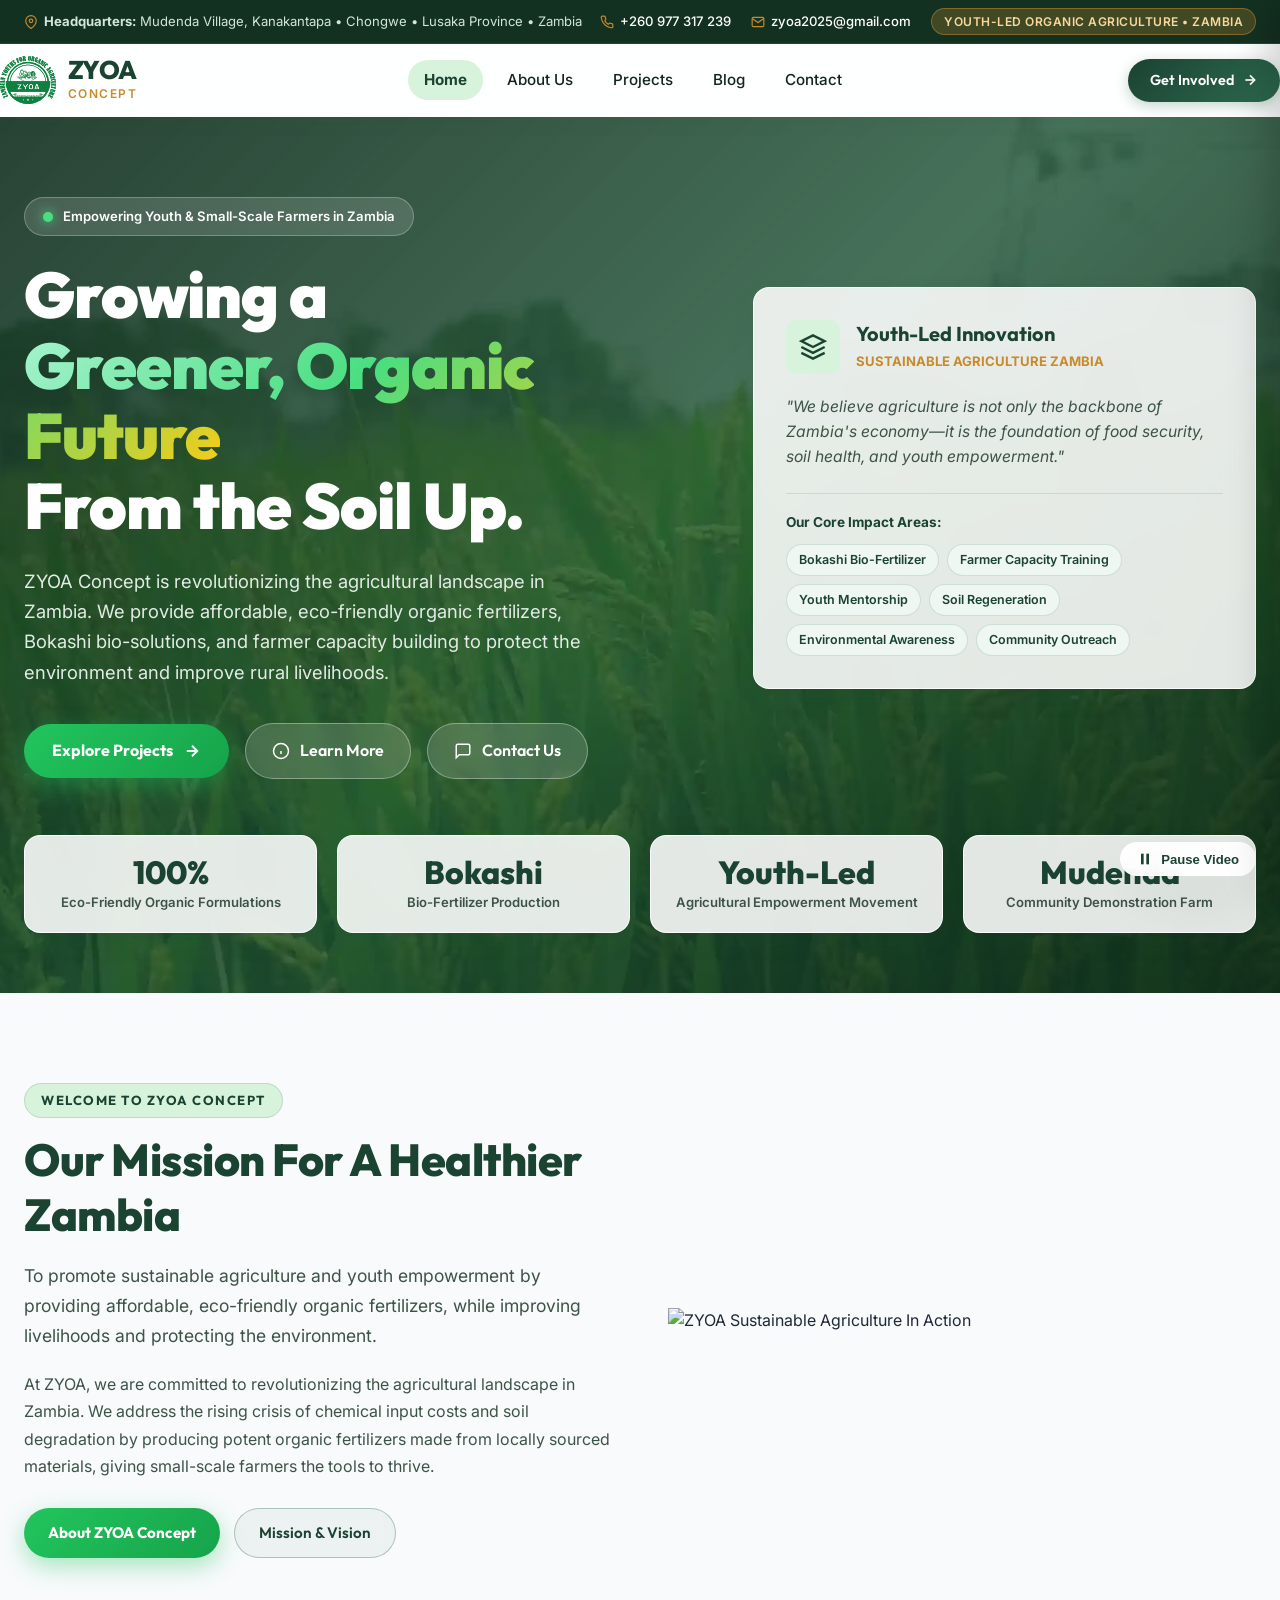
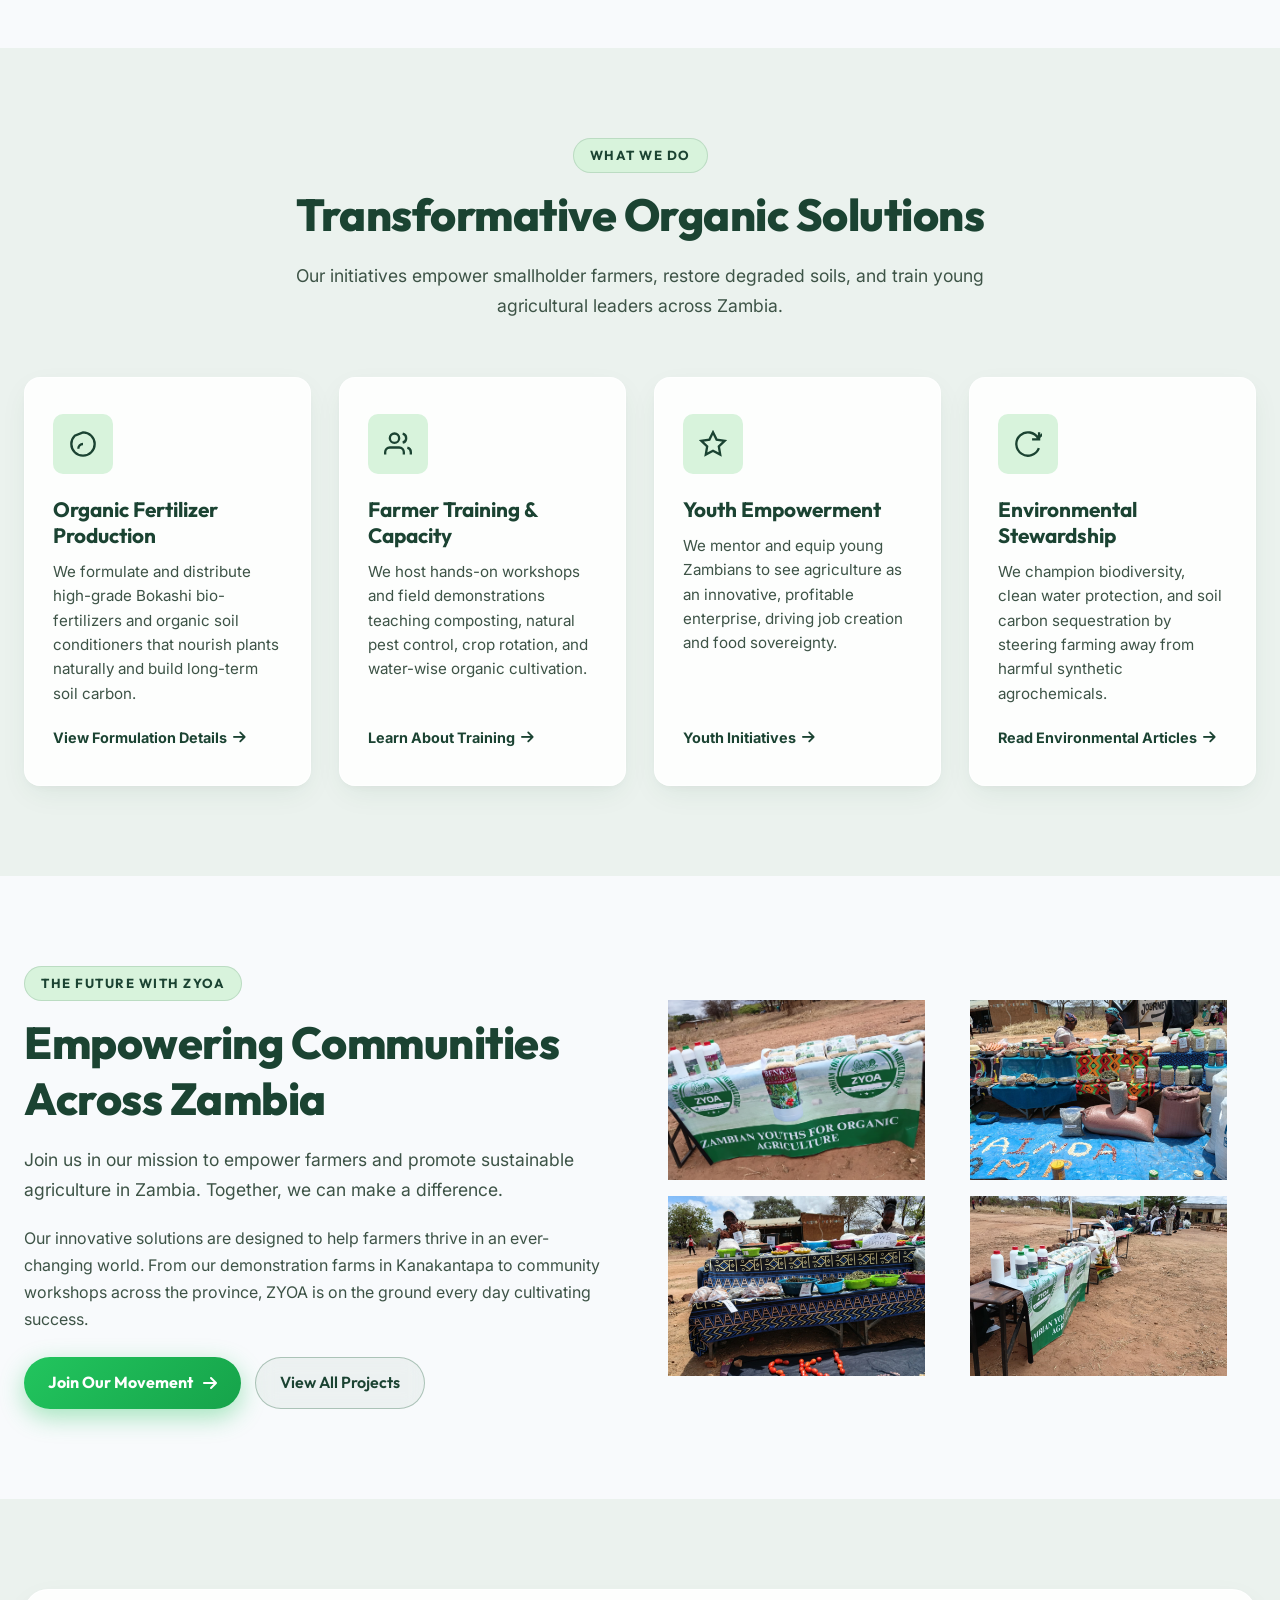
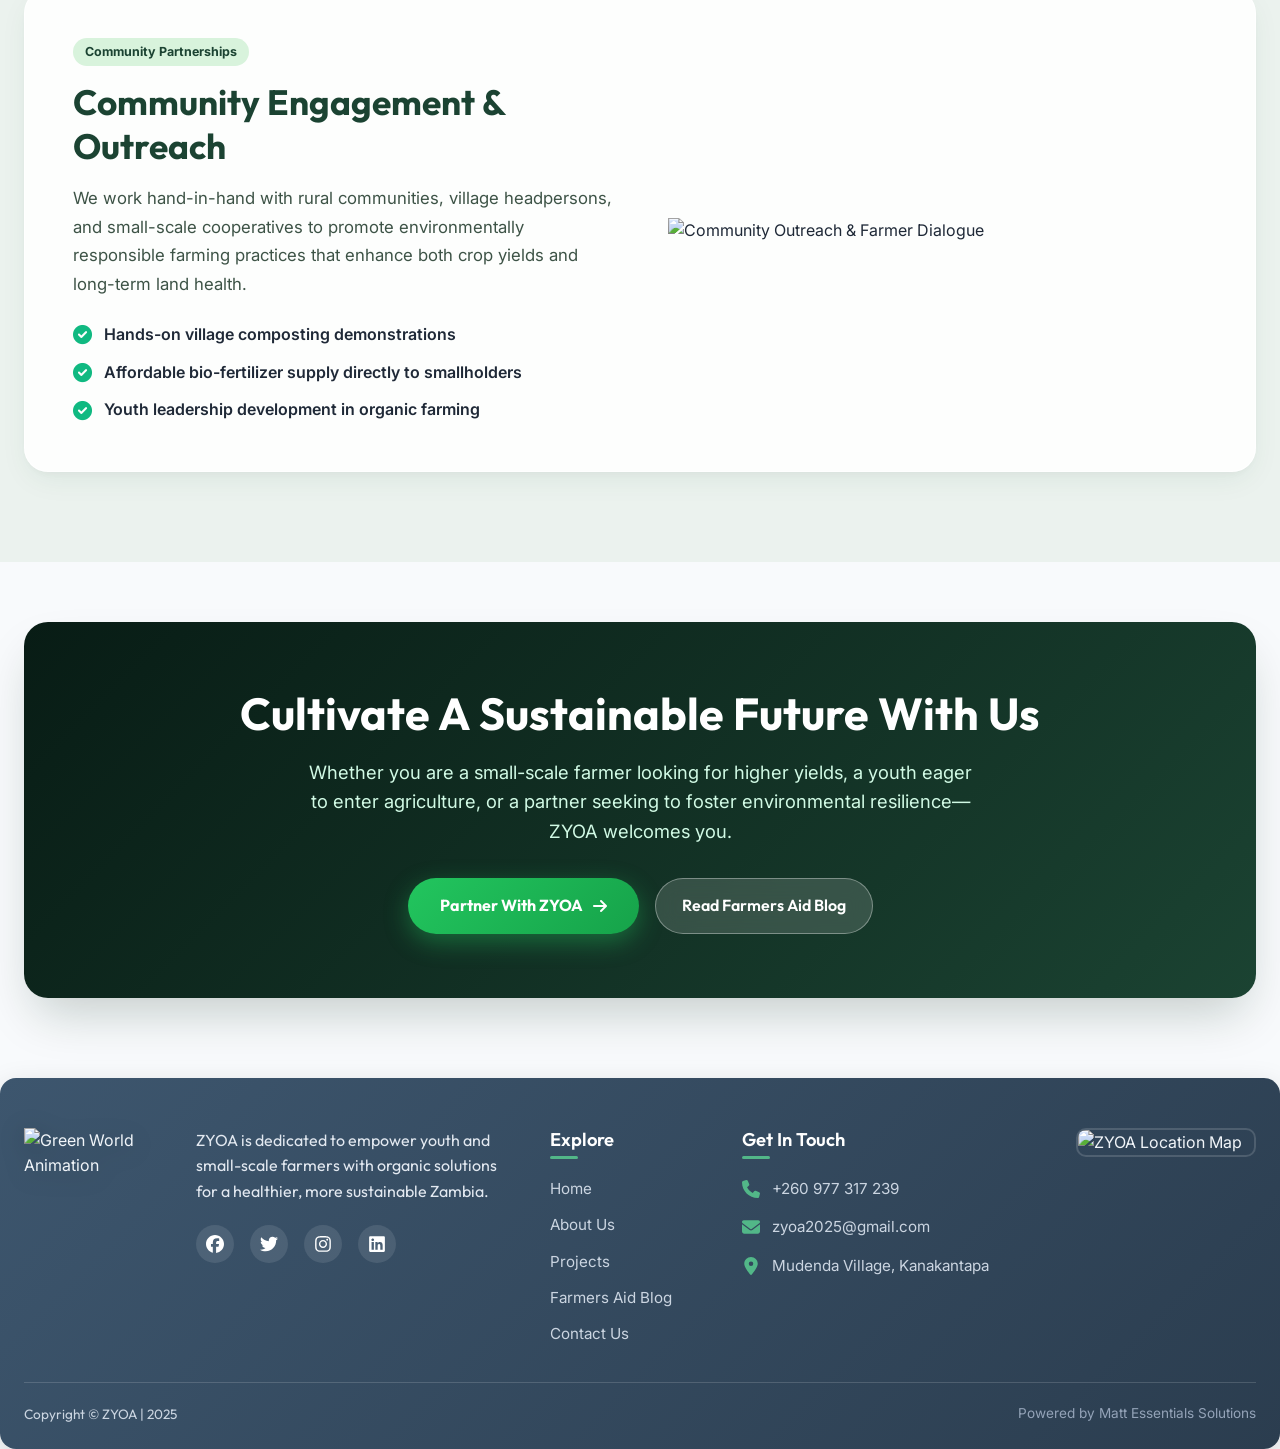
==== commit 071202b1: "chore: update attribution to Powered by Matt Essentials Solutions and consolidate contact number to " ====
--- a/index.html
+++ b/index.html
@@ -8,7 +8,7 @@
   <meta name="keywords" content="ZYOA, Zambia Youth Organic Agriculture, Bokashi Fertilizer Zambia, Organic Farming Lusaka, Sustainable Agriculture Chongwe, Kanakantapa Smallholders, Eco-Friendly Farming Zambia" />
 
   <!-- Favicon -->
-  <link rel="icon" type="image/png" href="assets/icons/ZYOA Logo.png" />
+  <link rel="icon" type="image/png" href="assets/icons/soursop.png" />
 
   <!-- CSS Stylesheets -->
   <link rel="stylesheet" href="static/css/zyoa-theme.css?v=6" />
@@ -37,7 +37,7 @@
           <svg xmlns="http://www.w3.org/2000/svg" width="14" height="14" viewBox="0 0 24 24" fill="none" stroke="currentColor" stroke-width="2">
             <path d="M22 16.92v3a2 2 0 0 1-2.18 2 19.79 19.79 0 0 1-8.63-3.07 19.5 19.5 0 0 1-6-6 19.79 19.79 0 0 1-3.07-8.67A2 2 0 0 1 4.11 2h3a2 2 0 0 1 2 1.72 12.84 12.84 0 0 0 .7 2.81 2 2 0 0 1-.45 2.11L8.09 9.91a16 16 0 0 0 6 6l1.27-1.27a2 2 0 0 1 2.11-.45 12.84 12.84 0 0 0 2.81.7A2 2 0 0 1 22 16.92z"></path>
           </svg>
-          <a href="tel:+260771827708">+260 771 827 708</a>
+          <a href="tel:+260977317239">+260 977 317 239</a>
         </div>
         <div class="top-info-item">
           <svg xmlns="http://www.w3.org/2000/svg" width="14" height="14" viewBox="0 0 24 24" fill="none" stroke="currentColor" stroke-width="2">
@@ -111,8 +111,7 @@
       <a href="contacts.html">Contact Us</a>
     </nav>
     <div class="drawer-contacts">
-      <p><strong>Phone:</strong> +260 771 827 708</p>
-      <p><strong>Mobile:</strong> +260 977 317 239</p>
+      <p><strong>Phone:</strong> +260 977 317 239</p>
       <p><strong>Email:</strong> zyoa2025@gmail.com</p>
       <p><strong>Location:</strong> Mudenda Village, Kanakantapa, Zambia</p>
       <div style="margin-top: 16px;">
@@ -527,7 +526,7 @@
           <div class="contact-address">
             <div class="contact-plus-address">
               <svg xmlns="http://www.w3.org/2000/svg" viewBox="0 0 512 512"><path d="M164.9 24.6c-7.7-18.6-28-28.5-47.4-23.2l-88 24C12.1 30.2 0 46 0 64C0 311.4 200.6 512 448 512c18 0 33.8-12.1 38.6-29.5l24-88c5.3-19.4-4.6-39.7-23.2-47.4l-96-40c-16.3-6.8-35.2-2.1-46.3 11.6L304.7 368C234.3 334.7 177.3 277.7 144 207.3L193.3 167c13.7-11.2 18.4-30 11.6-46.3l-40-96z"/></svg>                                             
-              <a href="tel:+260771827708">+260 771 827 708</a>
+              <a href="tel:+260977317239">+260 977 317 239</a>
             </div>
             <div class="contact-plus-address">
               <svg xmlns="http://www.w3.org/2000/svg" viewBox="0 0 512 512"><path d="M48 64C21.5 64 0 85.5 0 112c0 15.1 7.1 29.3 19.2 38.4L236.8 313.6c11.4 8.5 27 8.5 38.4 0L492.8 150.4c12.1-9.1 19.2-23.3 19.2-38.4c0-26.5-21.5-48-48-48L48 64zM0 176L0 384c0 35.3 28.7 64 64 64l384 0c35.3 0 64-28.7 64-64l0-208L294.4 339.2c-22.8 17.1-54 17.1-76.8 0L0 176z"/></svg>          
@@ -551,7 +550,7 @@
    
     <div class="bottom-copy">
       <h6>Copyright &copy; ZYOA | 2025</h6>
-      <a href="#" class="develop-by">Designed &amp; Developed by: Chiiko Matthew</a>
+      <a href="https://mattessentials.online/" target="_blank" rel="noopener noreferrer" class="develop-by">Powered by Matt Essentials Solutions</a>
     </div>
   </footer>
 
--- a/static/css/zyoa-theme.css
+++ b/static/css/zyoa-theme.css
@@ -884,13 +884,12 @@
 
 .split-image-wrap {
   position: relative;
-  border-radius: var(--radius-lg);
+  
   overflow: hidden;
-  box-shadow: var(--glass-shadow-floating);
 }
 
 .split-image-wrap img {
-  width: 100%;
+  width: 90%;
   height: auto;
   object-fit: cover;
   transition: transform var(--transition-normal);
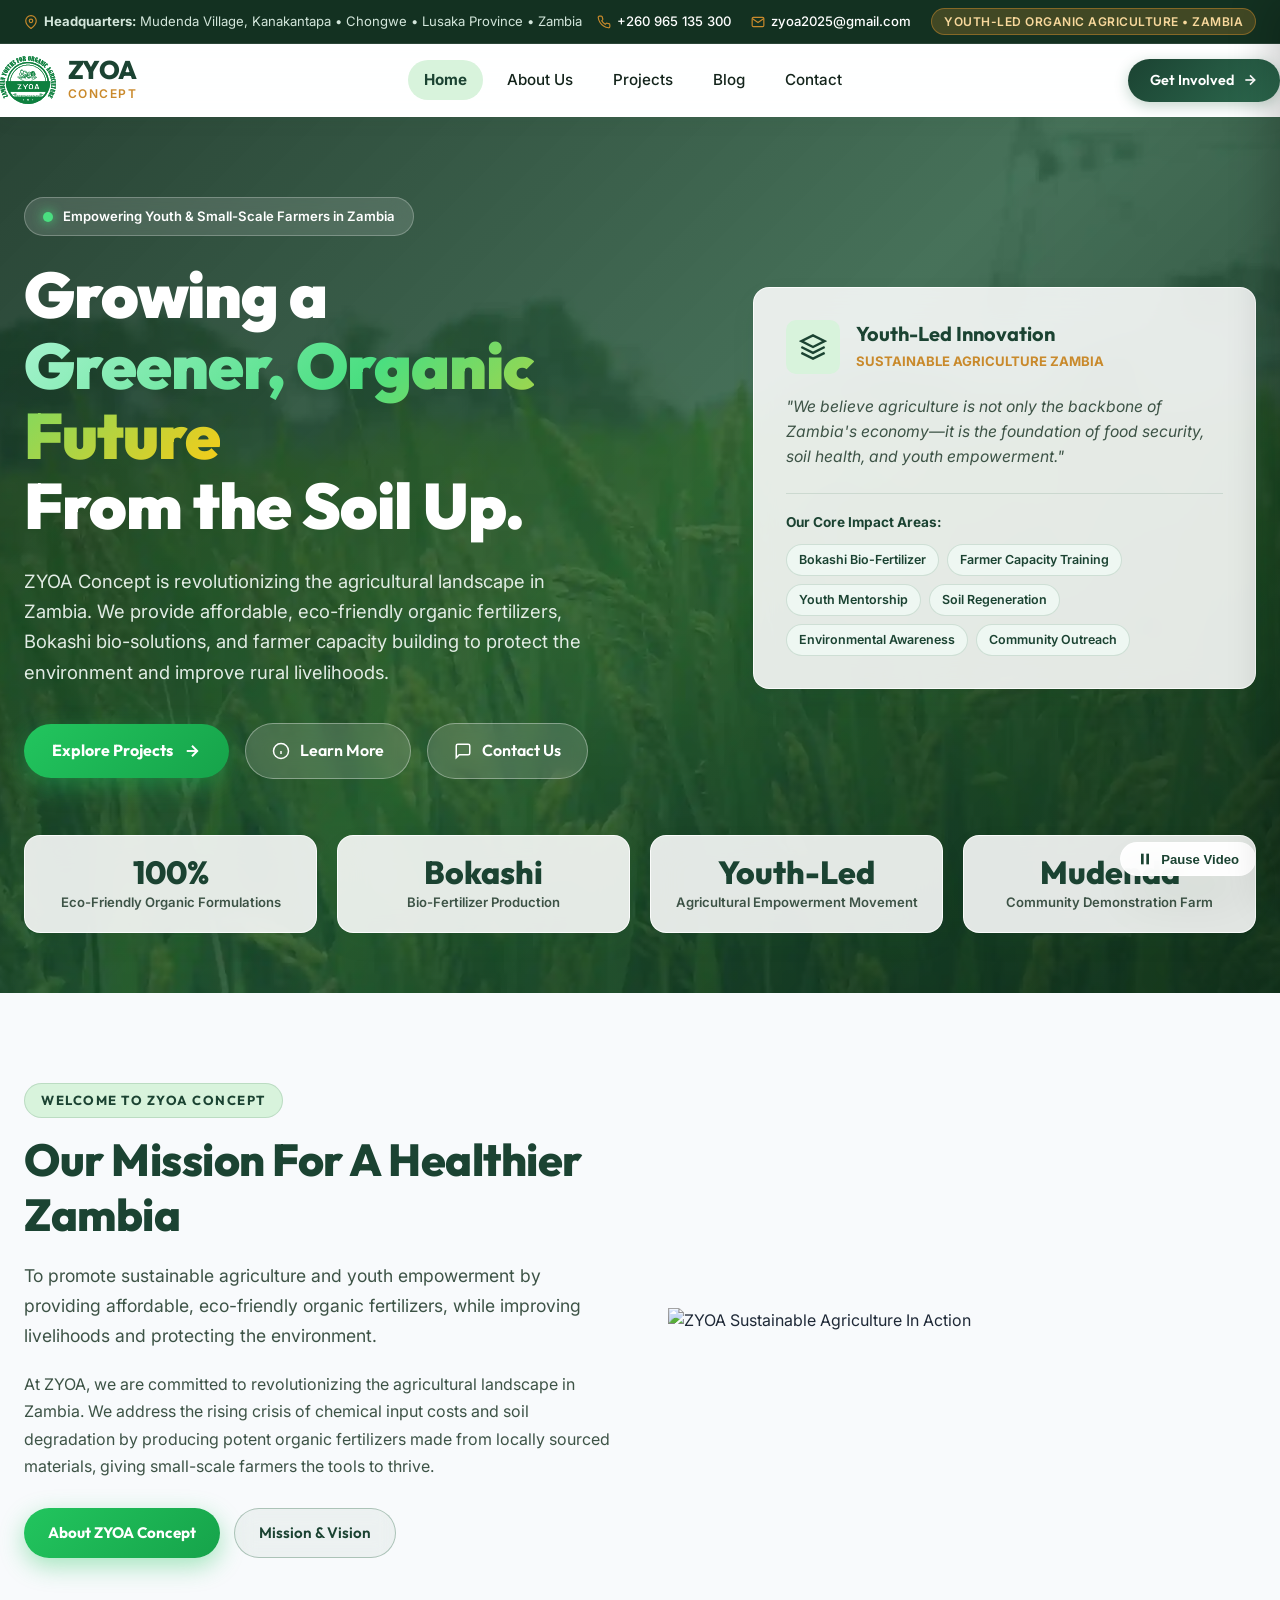
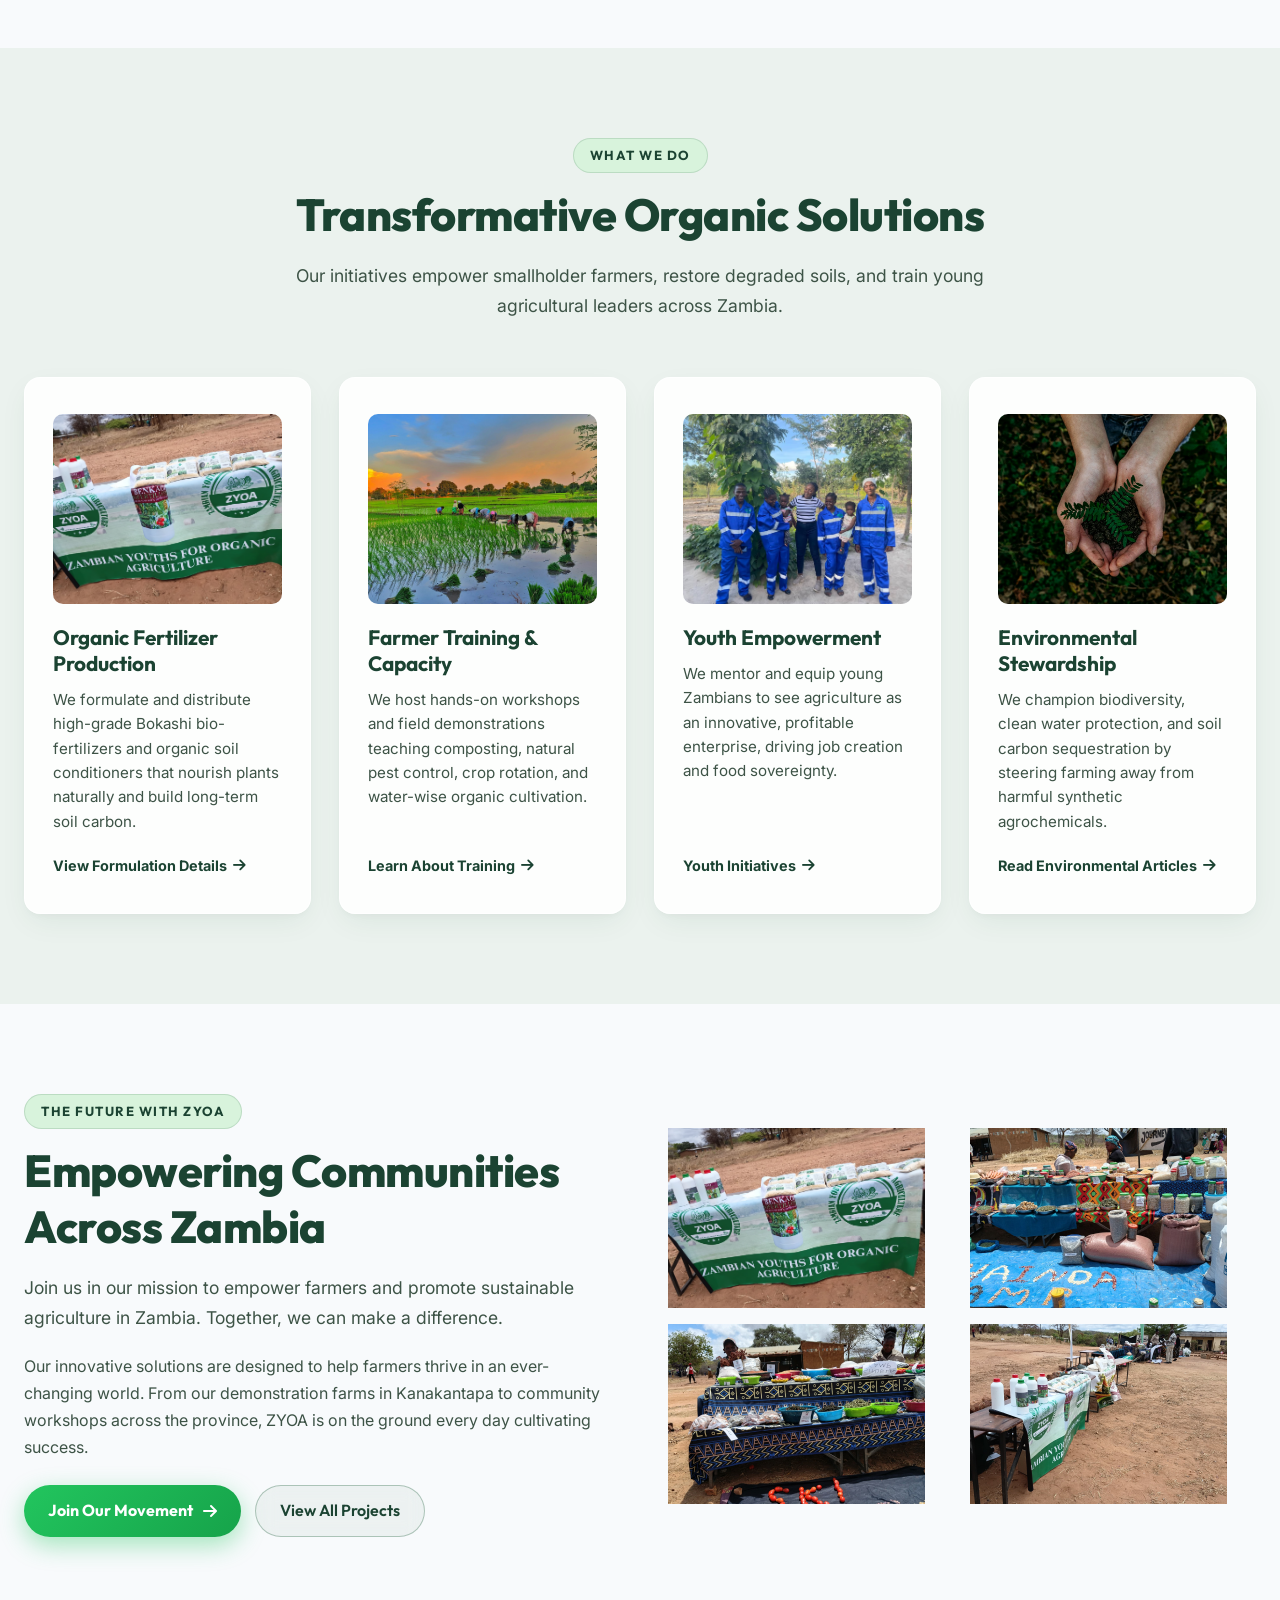
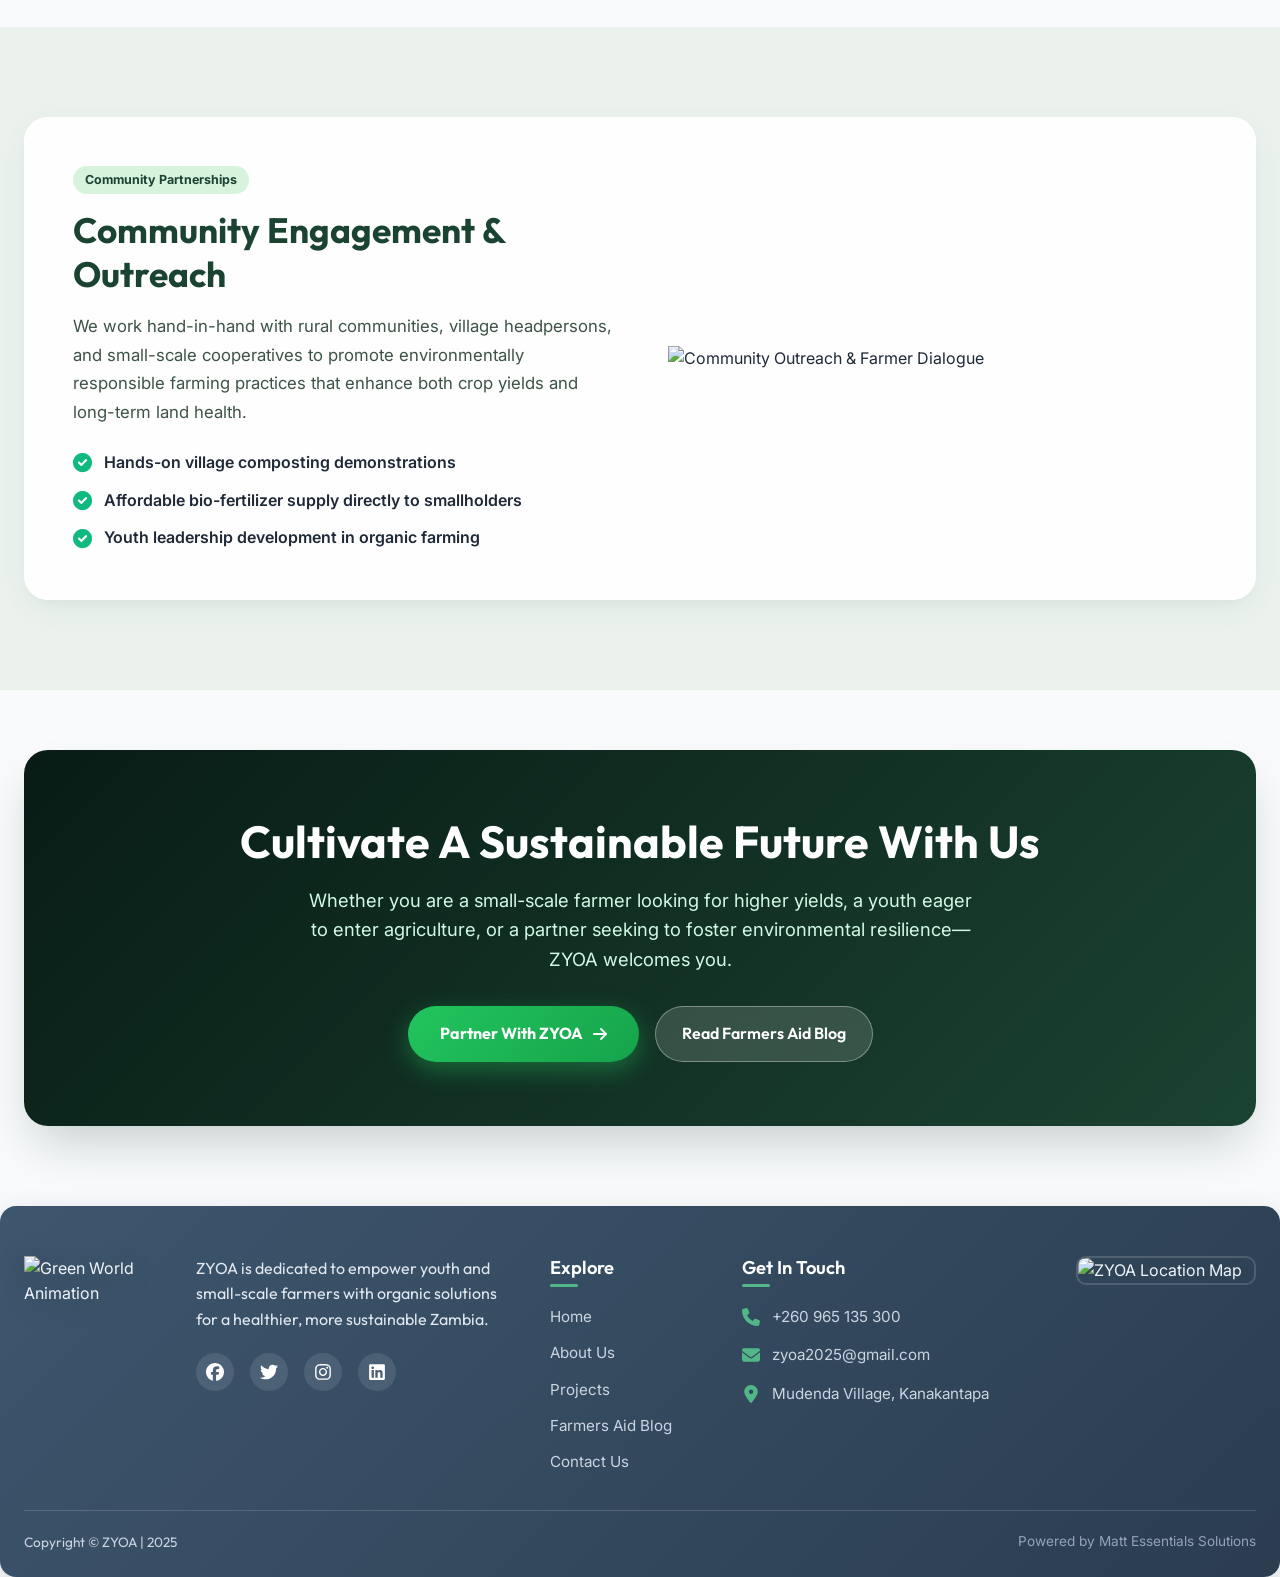
==== commit f8e2938c: "Update blog articles with downloaded images, add World Food Day article, replace index card SVGs wit" ====
--- a/index.html
+++ b/index.html
@@ -37,7 +37,7 @@
           <svg xmlns="http://www.w3.org/2000/svg" width="14" height="14" viewBox="0 0 24 24" fill="none" stroke="currentColor" stroke-width="2">
             <path d="M22 16.92v3a2 2 0 0 1-2.18 2 19.79 19.79 0 0 1-8.63-3.07 19.5 19.5 0 0 1-6-6 19.79 19.79 0 0 1-3.07-8.67A2 2 0 0 1 4.11 2h3a2 2 0 0 1 2 1.72 12.84 12.84 0 0 0 .7 2.81 2 2 0 0 1-.45 2.11L8.09 9.91a16 16 0 0 0 6 6l1.27-1.27a2 2 0 0 1 2.11-.45 12.84 12.84 0 0 0 2.81.7A2 2 0 0 1 22 16.92z"></path>
           </svg>
-          <a href="tel:+260977317239">+260 977 317 239</a>
+          <a href="tel:+260965135300">+260 965 135 300</a>
         </div>
         <div class="top-info-item">
           <svg xmlns="http://www.w3.org/2000/svg" width="14" height="14" viewBox="0 0 24 24" fill="none" stroke="currentColor" stroke-width="2">
@@ -111,7 +111,7 @@
       <a href="contacts.html">Contact Us</a>
     </nav>
     <div class="drawer-contacts">
-      <p><strong>Phone:</strong> +260 977 317 239</p>
+      <p><strong>Phone:</strong> +260 965 135 300</p>
       <p><strong>Email:</strong> zyoa2025@gmail.com</p>
       <p><strong>Location:</strong> Mudenda Village, Kanakantapa, Zambia</p>
       <div style="margin-top: 16px;">
@@ -304,11 +304,8 @@
         <div class="cards-grid-4">
           <!-- Card 1: Organic Fertilizers -->
           <div class="glass-card feature-service-card">
-            <div class="service-icon-wrap">
-              <svg xmlns="http://www.w3.org/2000/svg" viewBox="0 0 24 24" fill="none" stroke="currentColor" stroke-width="2">
-                <path d="M12 2a10 10 0 0 1 10 10c0 5.52-4.48 10-10 10S2 17.52 2 12c0-2.76 1.12-5.26 2.93-7.07L12 2z"></path>
-                <path d="M12 12a4 4 0 0 0-4 4"></path>
-              </svg>
+            <div class="project-thumb">
+              <img src="assets/IMG-20261003-WA0013.jpg" alt="Organic Fertilizer Production" loading="lazy" />
             </div>
             <h3>Organic Fertilizer Production</h3>
             <p>
@@ -322,13 +319,8 @@
 
           <!-- Card 2: Farmer Training -->
           <div class="glass-card feature-service-card">
-            <div class="service-icon-wrap">
-              <svg xmlns="http://www.w3.org/2000/svg" viewBox="0 0 24 24" fill="none" stroke="currentColor" stroke-width="2">
-                <path d="M17 21v-2a4 4 0 0 0-4-4H5a4 4 0 0 0-4 4v2"></path>
-                <circle cx="9" cy="7" r="4"></circle>
-                <path d="M23 21v-2a4 4 0 0 0-3-3.87"></path>
-                <path d="M16 3.13a4 4 0 0 1 0 7.75"></path>
-              </svg>
+            <div class="project-thumb">
+              <img src="assets/images/farmer-training.jpg" alt="Farmer Training & Capacity" loading="lazy" />
             </div>
             <h3>Farmer Training &amp; Capacity</h3>
             <p>
@@ -342,10 +334,8 @@
 
           <!-- Card 3: Youth Empowerment -->
           <div class="glass-card feature-service-card">
-            <div class="service-icon-wrap">
-              <svg xmlns="http://www.w3.org/2000/svg" viewBox="0 0 24 24" fill="none" stroke="currentColor" stroke-width="2">
-                <polygon points="12 2 15.09 8.26 22 9.27 17 14.14 18.18 21.02 12 17.77 5.82 21.02 7 14.14 2 9.27 8.91 8.26 12 2"></polygon>
-              </svg>
+            <div class="project-thumb">
+              <img src="assets/images/youth-empowerment.jpg" alt="Youth Empowerment" loading="lazy" />
             </div>
             <h3>Youth Empowerment</h3>
             <p>
@@ -359,10 +349,8 @@
 
           <!-- Card 4: Environmental Awareness -->
           <div class="glass-card feature-service-card">
-            <div class="service-icon-wrap">
-              <svg xmlns="http://www.w3.org/2000/svg" viewBox="0 0 24 24" fill="none" stroke="currentColor" stroke-width="2">
-                <path d="M21.5 2v6h-6M21.34 15.57a10 10 0 1 1-.57-8.38l5.67-5.67"></path>
-              </svg>
+            <div class="project-thumb">
+              <img src="assets/images/environmental-stewardship.jpg" alt="Environmental Stewardship" loading="lazy" />
             </div>
             <h3>Environmental Stewardship</h3>
             <p>
@@ -526,7 +514,7 @@
           <div class="contact-address">
             <div class="contact-plus-address">
               <svg xmlns="http://www.w3.org/2000/svg" viewBox="0 0 512 512"><path d="M164.9 24.6c-7.7-18.6-28-28.5-47.4-23.2l-88 24C12.1 30.2 0 46 0 64C0 311.4 200.6 512 448 512c18 0 33.8-12.1 38.6-29.5l24-88c5.3-19.4-4.6-39.7-23.2-47.4l-96-40c-16.3-6.8-35.2-2.1-46.3 11.6L304.7 368C234.3 334.7 177.3 277.7 144 207.3L193.3 167c13.7-11.2 18.4-30 11.6-46.3l-40-96z"/></svg>                                             
-              <a href="tel:+260977317239">+260 977 317 239</a>
+              <a href="tel:+260965135300">+260 965 135 300</a>
             </div>
             <div class="contact-plus-address">
               <svg xmlns="http://www.w3.org/2000/svg" viewBox="0 0 512 512"><path d="M48 64C21.5 64 0 85.5 0 112c0 15.1 7.1 29.3 19.2 38.4L236.8 313.6c11.4 8.5 27 8.5 38.4 0L492.8 150.4c12.1-9.1 19.2-23.3 19.2-38.4c0-26.5-21.5-48-48-48L48 64zM0 176L0 384c0 35.3 28.7 64 64 64l384 0c35.3 0 64-28.7 64-64l0-208L294.4 339.2c-22.8 17.1-54 17.1-76.8 0L0 176z"/></svg>          
--- a/static/css/zyoa-theme.css
+++ b/static/css/zyoa-theme.css
@@ -853,6 +853,102 @@
   margin-bottom: 12px;
 }
 
+.feature-service-card .project-thumb {
+  height: 190px;
+  border-radius: var(--radius-md);
+  margin-bottom: 20px;
+  overflow: hidden;
+  position: relative;
+}
+
+.feature-service-card .project-thumb img {
+  width: 100%;
+  height: 100%;
+  object-fit: cover;
+  display: block;
+  transition: transform 0.5s ease;
+}
+
+.feature-service-card:hover .project-thumb img {
+  transform: scale(1.08);
+}
+
+/* World Food Day Collage */
+.wfd-image-collage {
+  display: flex;
+  flex-direction: column;
+  gap: 3px;
+  background: #0f172a;
+  overflow: hidden;
+  height: 240px;
+}
+
+.wfd-img-main {
+  height: 140px;
+  overflow: hidden;
+}
+
+.wfd-img-main img {
+  width: 100%;
+  height: 100%;
+  object-fit: cover;
+  display: block;
+  transition: transform 0.5s ease;
+}
+
+.wfd-img-row {
+  display: grid;
+  grid-template-columns: 1fr 1fr;
+  gap: 3px;
+  height: 97px;
+}
+
+.wfd-img-sub {
+  height: 100%;
+  overflow: hidden;
+}
+
+.wfd-img-sub img {
+  width: 100%;
+  height: 100%;
+  object-fit: cover;
+  display: block;
+  transition: transform 0.5s ease;
+}
+
+.wfd-article-card:hover .wfd-img-main img,
+.wfd-article-card:hover .wfd-img-sub img {
+  transform: scale(1.06);
+}
+
+.wfd-slogan {
+  padding: 10px 14px;
+  background: rgba(34, 197, 94, 0.1);
+  border-left: 3px solid #16a34a;
+  border-radius: var(--radius-sm);
+  font-weight: 700;
+  color: #166534;
+  font-size: 0.95rem;
+  margin: 14px 0 10px 0;
+}
+
+.wfd-hashtags {
+  display: flex;
+  flex-wrap: wrap;
+  gap: 6px;
+  font-size: 0.78rem;
+  color: #166534;
+  margin-bottom: 16px;
+}
+
+.wfd-hashtags span {
+  background: #f0fdf4;
+  color: #166534;
+  padding: 3px 8px;
+  border-radius: 4px;
+  font-weight: 600;
+}
+
 .feature-service-card p {
   font-size: 0.95rem;
   line-height: 1.6;
